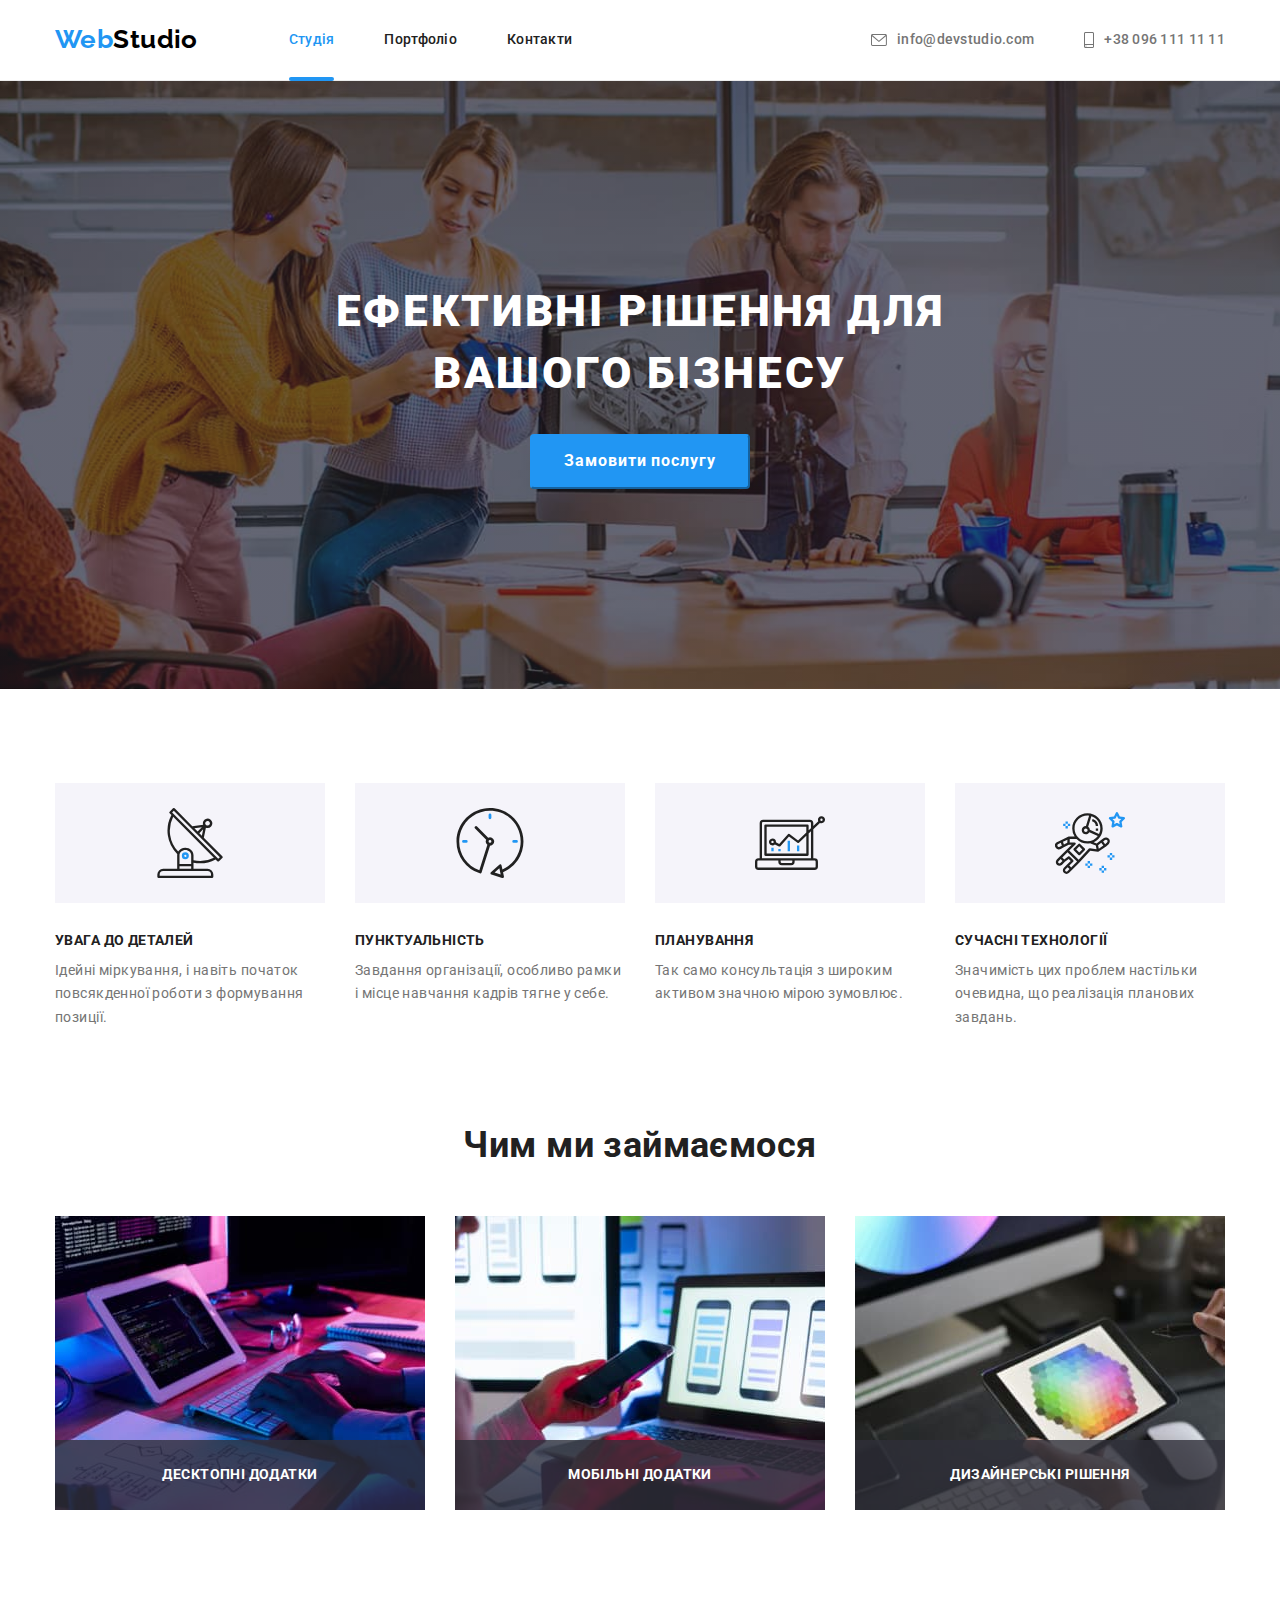
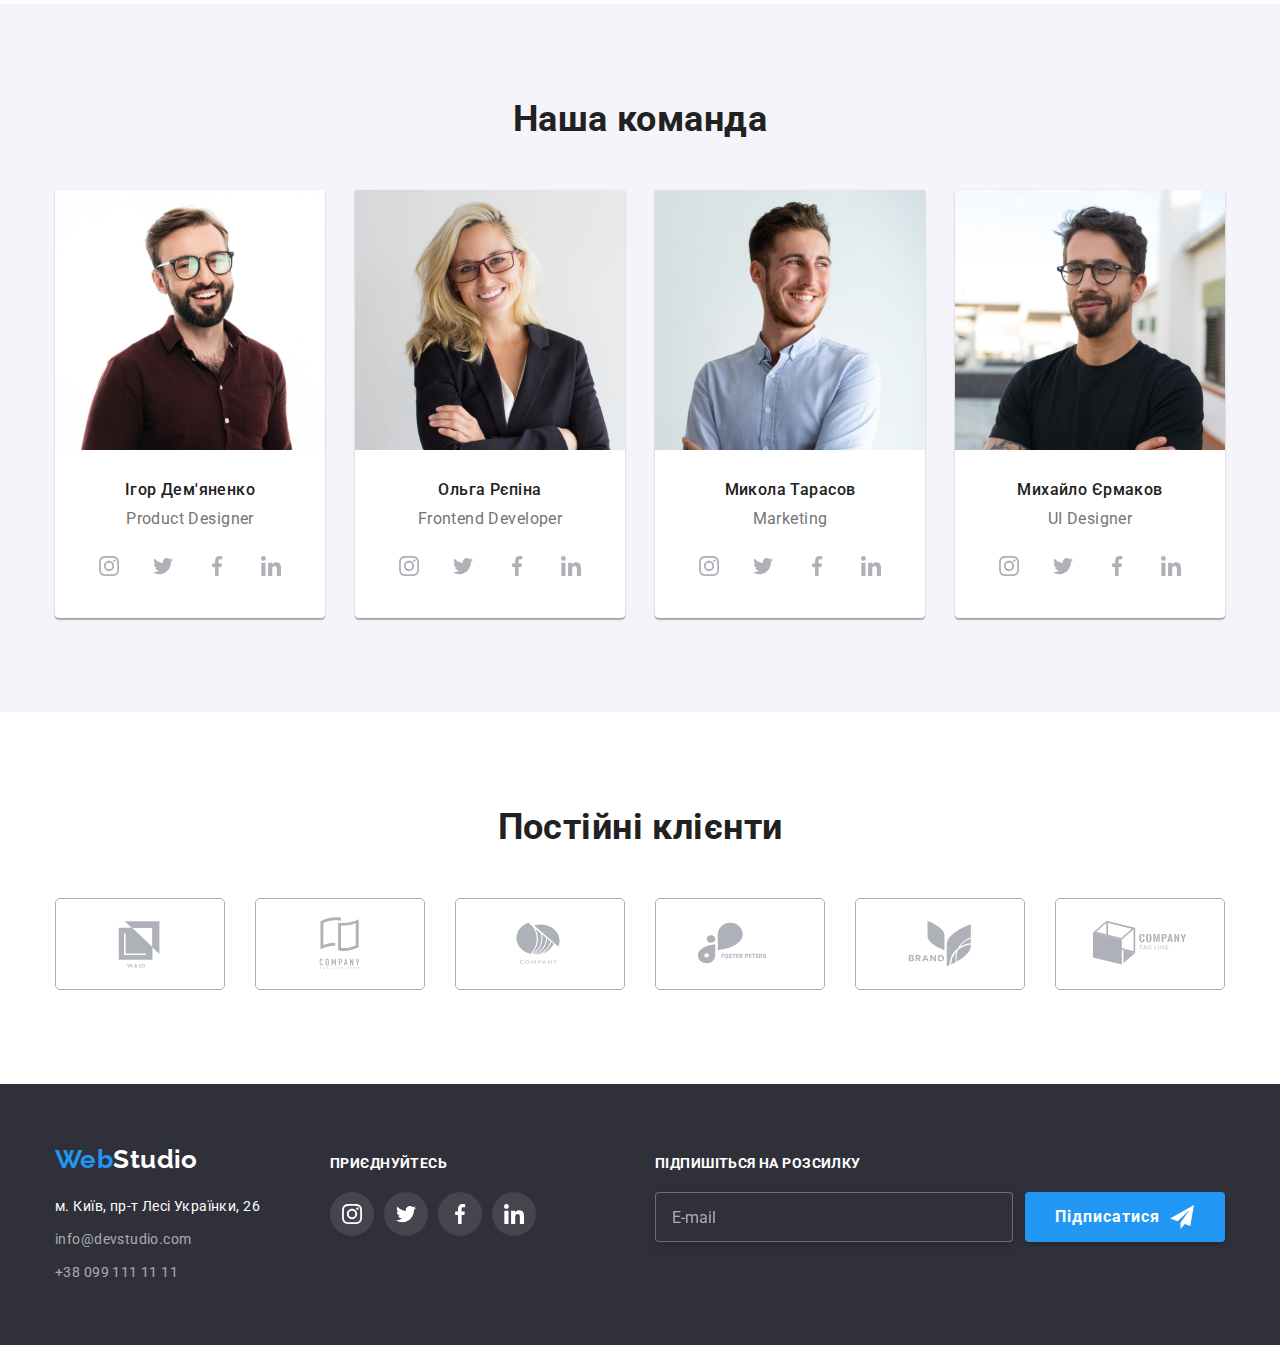
==== index.html @ aafcb5ff "1" ====
<!DOCTYPE html>
<html lang="uk">
  <head>
    <meta charset="UTF-8" />
    <meta http-equiv="X-UA-Compatible" content="IE=edge" />
    <meta name="viewport" content="width=device-width, initial-scale=1.0" />
    <title>document</title>
    <link rel="preconnect" href="https://fonts.googleapis.com" />
    <link rel="preconnect" href="https://fonts.gstatic.com" crossorigin />
    <link
      href="https://fonts.googleapis.com/css2?family=Raleway:wght@700&family=Roboto:wght@400;500;700;900&display=swap"
      rel="stylesheet"
    />
    <link
      rel="stylesheet"
      href="https://cdnjs.cloudflare.com/ajax/libs/modern-normalize/1.1.0/modern-normalize.min.css"
    />
    <link rel="stylesheet" href="./css/styles.css" />
  </head>
  <body>
    <!-- Шапка сайту -->
    <header>
      <div class="container container__header">
        <nav class="navigation">
          <a href="index.html" class="logo"
            >Web<span class="logo logo--black">Studio</span>
          </a>
          <ul class="navigation__list">
            <li class="navigation__item"><a href="#" class="navigation__link navigation__link--current">Студія</a></li>
            <li class="navigation__item"><a href="./portfolio.html" class="navigation__link">Портфоліо</a></li>
            <li class="navigation__item"><a href="#" class="navigation__link">Контакти</a></li>
          </ul>
        </nav>
        <ul class="contacts">
          <li class="contacts__list">
            <a class="contacts__link" href="mailto:info@devstudio.com">
              <svg
                class="contacts__icon"
                aria-label="Іконка пошти"
                width="16px"
                height="12px"
              >
                <use href="./images/icons.svg#icon-envelope"></use>
              </svg>
              info@devstudio.com</a
            >
          </li>
          <li class="contacts__list">
            <a class="contacts__link" href="tel:+380961111111">
              <svg
                class="contacts__icon"
                aria-label="Іконка телефону"
                width="10px"
                height="16px"
              >
                <use href="./images/icons.svg#icon-smartphone"></use>
              </svg>
              +38 096 111 11 11</a
            >
          </li>
        </ul>
      </div>
    </header>
    <!-- Головний контент -->
    <main>
      <section class="main-content main-content__back-image">
        <div class="container">
          <h1 class="main-content__title">Ефективні рішення для вашого бізнесу</h1>
          <button class="main-content__button" type="button" data-modal-open>
            Замовити послугу
          </button>
        </div>
      </section>
      <section class="section">
        <div class="container">
          <h2 class="section__title visually-hidden">Наші переваги</h2>
          <ul class="list-features">
            <li class="list-features__item">
              <div class="list-features__icon">
                <svg aria-label="Іконка антени" width="70px" height="70px">
                  <use href="./images/icons.svg#icon-antenna-1"></use>
                </svg>
              </div>
              <h3 class="list-features__name">УВАГА ДО ДЕТАЛЕЙ</h3>
              <p class="list-features__description">
                Ідейні міркування, і навіть початок повсякденної роботи з
                формування позиції.
              </p>
            </li>
            <li class="list-features__item">
              <div class="list-features__icon">
                <svg aria-label="Іконка годинника" width="70px" height="70px">
                  <use href="./images/icons.svg#icon-clock-1"></use>
                </svg>
              </div>
              <h3 class="list-features__name">ПУНКТУАЛЬНІСТЬ</h3>
              <p class="list-features__description">
                Завдання організації, особливо рамки і місце навчання кадрів
                тягне у себе.
              </p>
            </li>
            <li class="list-features__item">
              <div class="list-features__icon">
                <svg aria-label="Іконка діаграми" width="70px" height="70px">
                  <use href="./images/icons.svg#icon-diagram-1"></use>
                </svg>
              </div>
              <h3 class="list-features__name">ПЛАНУВАННЯ</h3>
              <p class="list-features__description">
                Так само консультація з широким активом значною мірою зумовлює.
              </p>
            </li>
            <li class="list-features__item">
              <div class="list-features__icon">
                <svg aria-label="Іконка космонавта" width="70px" height="70px">
                  <use href="./images/icons.svg#icon-astronaut-1"></use>
                </svg>
              </div>
              <h3 class="list-features__name">СУЧАСНІ ТЕХНОЛОГІЇ</h3>
              <p class="list-features__description">
                Значимість цих проблем настільки очевидна, що реалізація
                планових завдань.
              </p>
            </li>
          </ul>
        </div>
      </section>
      <section class="section section--work">
        <div class="container">
          <h2 class="section__title section__title--position">Чим ми займаємося</h2>
          <ul class="work-list">
            <li class="work-list__item">
              <div class="work-list__thumb">
                <img
                  src="./images/box1.jpg"
                  alt="програміст працює на компьютері"
                  width="370"
                />
                <p class="work-list__text">ДЕСКТОПНІ ДОДАТКИ</p>
              </div>
            </li>
            <li class="work-list__item">
              <div class="work-list__thumb">
                <img
                  src="./images/box2.jpg"
                  alt="програміст працює на телефоні та ноутбуці"
                  width="370"
                />
                <p class="work-list__text">МОБІЛЬНІ ДОДАТКИ</p>
              </div>
            </li>
            <li class="work-list__item">
              <div class="work-list__thumb">
                <img
                  src="./images/box3.jpg"
                  alt="програміст працює на планшеті"
                  width="370"
                />
                <p class="work-list__text">ДИЗАЙНЕРСЬКІ РІШЕННЯ</p>
              </div>
            </li>
          </ul>
        </div>
      </section>
      <section class="section section-team--color">
        <div class="container">
          <h2 class="section__title section__title--position">Наша команда</h2>
          <ul class="list-team">
            <li class="list-team__item">
              <img
                src="./images/member1.jpg"
                alt="Фото Ігоря Демьяненко"
                width="270"
              />
              <div class="list-team__description">
                <h3 class="list-team__name">Ігор Дем'яненко</h3>
                <p class="list-team__text">Product Designer</p>

                <ul class="social-list">
                  <li class="social-list__item">
                    <a href="" class="social-list__link">
                      <svg
                        class="icon-insta"
                        aria-label="Іконка інстаграмм"
                        width="20px"
                        height="20px"
                      >
                        <use href="./images/icons.svg#icon-instagram-2"></use>
                      </svg>
                    </a>
                  </li>
                  <li class="social-list__item">
                    <a href="" class="social-list__link">
                      <svg
                        class="icon-twitt"
                        aria-label="Іконка твіттер"
                        width="20px"
                        height="20px"
                      >
                        <use href="./images/icons.svg#icon-twitter"></use>
                      </svg>
                    </a>
                  </li>
                  <li class="social-list__item">
                    <a href="" class="social-list__link">
                      <svg
                        class="icon-face"
                        aria-label="Іконка фейсбук"
                        width="20px"
                        height="20px"
                      >
                        <use href="./images/icons.svg#icon-facebook-1"></use>
                      </svg>
                    </a>
                  </li>
                  <li class="social-list__item">
                    <a href="" class="social-list__link">
                      <svg
                        class="icon-linked"
                        aria-label="Іконка лінкед-ін"
                        width="20px"
                        height="20px"
                      >
                        <use href="./images/icons.svg#icon-linkedin-1"></use>
                      </svg>
                    </a>
                  </li>
                </ul>
              </div>
            </li>
            <li class="list-team__item">
              <img
                src="./images/member2.jpg"
                alt="Фото Ірини Рєпіної"
                width="270"
              />
              <div class="list-team__description">
                <h3 class="list-team__name">Ольга Рєпіна</h3>
                <p class="list-team__text">Frontend Developer</p>

                <ul class="social-list">
                  <li class="social-list__item">
                    <a href="" class="social-list__link">
                      <svg
                        class="icon-insta"
                        aria-label="Іконка інстаграмм"
                        width="20px"
                        height="20px"
                      >
                        <use href="./images/icons.svg#icon-instagram-2"></use>
                      </svg>
                    </a>
                  </li>
                  <li class="social-list__item">
                    <a href="" class="social-list__link">
                      <svg
                        class="icon-twitt"
                        aria-label="Іконка твіттер"
                        width="20px"
                        height="20px"
                      >
                        <use href="./images/icons.svg#icon-twitter"></use>
                      </svg>
                    </a>
                  </li>
                  <li class="social-list__item">
                    <a href="" class="social-list__link">
                      <svg
                        class="icon-face"
                        aria-label="Іконка фейсбук"
                        width="20px"
                        height="20px"
                      >
                        <use href="./images/icons.svg#icon-facebook-1"></use>
                      </svg>
                    </a>
                  </li>
                  <li class="social-list__item">
                    <a href="" class="social-list__link">
                      <svg
                        class="icon-linked"
                        aria-label="Іконка лінкед-ін"
                        width="20px"
                        height="20px"
                      >
                        <use href="./images/icons.svg#icon-linkedin-1"></use>
                      </svg>
                    </a>
                  </li>
                </ul>
              </div>
            </li>
            <li class="list-team__item">
              <img
                src="./images/member3.jpg"
                alt="Фото Миколи Тарасова"
                width="270"
              />
              <div class="list-team__description">
                <h3 class="list-team__name">Микола Тарасов</h3>
                <p class="list-team__text">Marketing</p>

                <ul class="social-list">
                  <li class="social-list__item">
                    <a href="" class="social-list__link">
                      <svg
                        class="icon-insta"
                        aria-label="Іконка інстаграмм"
                        width="20px"
                        height="20px"
                      >
                        <use href="./images/icons.svg#icon-instagram-2"></use>
                      </svg>
                    </a>
                  </li>
                  <li class="social-list__item">
                    <a href="" class="social-list__link">
                      <svg
                        class="icon-twitt"
                        aria-label="Іконка твіттер"
                        width="20px"
                        height="20px"
                      >
                        <use href="./images/icons.svg#icon-twitter"></use>
                      </svg>
                    </a>
                  </li>
                  <li class="social-list__item">
                    <a href="" class="social-list__link">
                      <svg
                        class="icon-face"
                        aria-label="Іконка фейсбук"
                        width="20px"
                        height="20px"
                      >
                        <use href="./images/icons.svg#icon-facebook-1"></use>
                      </svg>
                    </a>
                  </li>
                  <li class="social-list__item">
                    <a href="" class="social-list__link">
                      <svg
                        class="icon-linked"
                        aria-label="Іконка лінкед-ін"
                        width="20px"
                        height="20px"
                      >
                        <use href="./images/icons.svg#icon-linkedin-1"></use>
                      </svg>
                    </a>
                  </li>
                </ul>
              </div>
            </li>
            <li class="list-team__item">
              <img
                src="./images/member4.jpg"
                alt="Фото Михайла Єрмакова"
                width="270"
              />
              <div class="list-team__description">
                <h3 class="list-team__name">Михайло Єрмаков</h3>
                <p class="list-team__text">UI Designer</p>

                <ul class="social-list">
                  <li class="social-list__item">
                    <a href="" class="social-list__link">
                      <svg
                        class="icon-insta"
                        aria-label="Іконка інстаграмм"
                        width="20px"
                        height="20px"
                      >
                        <use href="./images/icons.svg#icon-instagram-2"></use>
                      </svg>
                    </a>
                  </li>
                  <li class="social-list__item">
                    <a href="" class="social-list__link">
                      <svg
                        class="icon-twitt"
                        aria-label="Іконка твіттер"
                        width="20px"
                        height="20px"
                      >
                        <use href="./images/icons.svg#icon-twitter"></use>
                      </svg>
                    </a>
                  </li>
                  <li class="social-list__item">
                    <a href="" class="social-list__link">
                      <svg
                        class="icon-face"
                        aria-label="Іконка фейсбук"
                        width="20px"
                        height="20px"
                      >
                        <use href="./images/icons.svg#icon-facebook-1"></use>
                      </svg>
                    </a>
                  </li>
                  <li class="social-list__item">
                    <a href="" class="social-list__link">
                      <svg
                        class="icon-linked"
                        aria-label="Іконка лінкед-ін"
                        width="20px"
                        height="20px"
                      >
                        <use href="./images/icons.svg#icon-linkedin-1"></use>
                      </svg>
                    </a>
                  </li>
                </ul>
              </div>
            </li>
          </ul>
        </div>
      </section>
      <section class="section">
        <div class="container">
          <h2 class="section__title section__title--position">Постійні клієнти</h2>
          <ul class="list-clients">
            <li class="list-clients__item">
              <a class="list-clients__link" href="">
                <svg width="106px" height="60px">
                  <use href="./images/icons.svg#icon-logo1"></use>
                </svg>
              </a>
            </li>
            <li class="list-clients__item">
              <a class="list-clients__link" href="">
                <svg width="106px" height="60px">
                  <use href="./images/icons.svg#icon-logo2"></use>
                </svg>
              </a>
            </li>
            <li class="list-clients__item">
              <a class="list-clients__link" href="">
                <svg width="106px" height="60px">
                  <use href="./images/icons.svg#icon-logo3"></use>
                </svg>
              </a>
            </li>
            <li class="list-clients__item">
              <a class="list-clients__link" href="">
                <svg width="106px" height="60px">
                  <use href="./images/icons.svg#icon-logo4"></use>
                </svg>
              </a>
            </li>
            <li class="list-clients__item">
              <a class="list-clients__link" href="">
                <svg width="106px" height="60px">
                  <use href="./images/icons.svg#icon-logo5"></use>
                </svg>
              </a>
            </li>
            <li class="list-clients__item">
              <a class="list-clients__link" href="">
                <svg width="106px" height="60px">
                  <use href="./images/icons.svg#icon-logo6"></use>
                </svg>
              </a>
            </li>
          </ul>
        </div>
      </section>
    </main>
    <!-- Підвал -->
    <footer class="footer">
      <div class="container container--position">
        <div>
          <a href="index.html" class="logo logo--position"
            >Web<span class="logo logo--white">Studio</span>
          </a>
          <address class="footer-contacts">
            <ul class="footer-contacts__list">
              <li class="footer-contacts__item">
                <a
                  href="https://goo.gl/maps/CPtrU1FHBa2aNyZL9"
                  target="_blank"
                  rel="noopener noreferrer nofollow"
                  class="footer-contacts__link"
                  >м. Київ, пр-т Лесі Українки, 26</a
                >
              </li>
              <li class="footer-contacts__item">
                <a class="footer-contacts__link footer-contacts__link--color" href="mailto:info@devstudio.com">
                  info@devstudio.com</a
                >
              </li>
              <li class="footer-contacts__item">
                <a class="footer-contacts__link footer-contacts__link--color" href="tel:+380991111111">+38 099 111 11 11</a>
              </li>
            </ul>
          </address>
        </div>
        <div class="social-footer">
          <p class="social-footer__text">ПРИЄДНУЙТЕСЬ</p>
          <ul class="social-footer__list">
            <li class="social-footer__item">
              <a href="" class="social-footer__link">
                <svg
                  class="icon-insta"
                  aria-label="Іконка інстаграмм"
                  width="20px"
                  height="20px"
                >
                  <use href="./images/icons.svg#icon-instagram-2"></use>
                </svg>
              </a>
            </li>
            <li class="social-footer__item">
              <a href="" class="social-footer__link">
                <svg
                  class="icon-twitt"
                  aria-label="Іконка твіттер"
                  width="20px"
                  height="20px"
                >
                  <use href="./images/icons.svg#icon-twitter"></use>
                </svg>
              </a>
            </li>
            <li class="social-footer__item">
              <a href="" class="social-footer__link">
                <svg
                  class="icon-face"
                  aria-label="Іконка фейсбук"
                  width="20px"
                  height="20px"
                >
                  <use href="./images/icons.svg#icon-facebook-1"></use>
                </svg>
              </a>
            </li>
            <li class="social-footer__item">
              <a href="" class="social-footer__link">
                <svg
                  class="icon-linked"
                  aria-label="Іконка лінкед-ін"
                  width="20px"
                  height="20px"
                >
                  <use href="./images/icons.svg#icon-linkedin-1"></use>
                </svg>
              </a>
            </li>
          </ul>
        </div>
        <div class="form-container">
          <p class="footer-form__name">ПІДПИШІТЬСЯ НА РОЗСИЛКУ</p>
          <form class="footer-form" name="form-footer" autocomplete="on">
            <label for="user-email">
              <input
                type="email"
                name="user-email"
                placeholder="E-mail"
                id="user-email"
                class="footer-form__input"
                required
            /></label>
            <button type="submit" class="form-button">
              Підписатися
              <svg class="form-button__icon">
                <use href="./images/icons.svg#icon-send"></use>
              </svg>
            </button>
          </form>
        </div>
      </div>
    </footer>
    <div class="backdrop is-hidden" data-modal>
      <div class="modal-window">
        <button class="modal-window__button" type="button" data-modal-close>
          <svg
            class="modal-window__icon"
            aria-label="Кнопка закриття"
            width="18px"
            height="18px"
          >
            <use href="./images/icons.svg#icon-close-black"></use>
          </svg>
        </button>
        <p class="modal-window__name">Залиште свої дані, ми вам передзвонимо</p>
        <form name="modal-form" autocomplete="on">
          <label class="field-label">
            <span class="field-label__description">Ім'я</span>
            <span class="form-container">
              <input class="form-container__input" type="text" name="user-name" required />
              <svg
                class="form-container__icon"
                aria-label="Іконка чоловіка"
                width="18px"
                height="18px"
              >
                <use href="./images/icons.svg#icon-person-black"></use>
              </svg>
            </span>
          </label>

          <label class="field-label">
            <span class="field-label__description">Телефон</span>
            <span class="form-container">
              <input class="form-container__input" type="tel" name="user-tel" required />
              <svg
                class="form-container__icon"
                aria-label="Іконка чоловіка"
                width="18px"
                height="18px"
              >
                <use href="./images/icons.svg#icon-phone-black"></use>
              </svg>
            </span>
          </label>

          <label class="field-label">
            <span class="field-label__description">Пошта</span>
            <span class="form-container">
              <input
                class="form-container__input"
                type="email"
                name="user-email"
                required
              />
              <svg
                class="form-container__icon"
                aria-label="Іконка чоловіка"
                width="18px"
                height="18px"
              >
                <use href="./images/icons.svg#icon-email-black"></use>
              </svg>
            </span>
          </label>

          <label class="feedback">
            <span class="field-label__description">Коментар</span>
            <textarea
              class="feedback__feild"
              name="feedback-user"
              placeholder="Введіть текст"
            ></textarea>
          </label>

          <label class="agreement-label">
            <input
              class="agreement-label__input visually-hidden"
              type="checkbox"
              name="user-agreement"
              value="agreement"
              required
            />
            Погоджуюся з розсилкою та приймаю &nbsp
            <a class="agreement-label__link" href="">Умови договору</a>
            <svg
              class="agreement-label__icon"
              aria-label="Іконка згоди"
              width="16px"
              height="15px"
            >
              <use
                class="icon-vector"
                href="./images/icons.svg#icon-vector"
              ></use>
            </svg>
          </label>
          <button class="form-modal-btn" type="submit">Відправити</button>
        </form>
      </div>
    </div>
    <script src="./JS/modal.js"></script>
  </body>
</html>
---- css/styles.css ----
:root {
  --main-back: #ffffff;
  --main-col: #212121;
  --main-section: #2f303a;
  --accent-col: #2196f3;
  --text-col: #757575;
  --studio-head: #000000;
  --main-button-ac: #188ce8;
  --team-back: #f5f4fa;
  --foot-back: #2f303a;
  --portfolio-back: #f5f5f5;
  --border-headre: #ececec;
  --border-list: #eeeeee;
  --logo-clients: #afb1b8;
  --backdrop: rgba(0, 0, 0, 0.2);
  --form-text-color: rgba(255, 255, 255, 0.6);
}

body {
  background-color: var(--main-back);
  color: var(--main-col);
  font-family: Roboto, Raleway, sans-serif;
  font-style: normal;
  font-weight: 700;
  font-size: 14px;
  line-height: 1.14;
  letter-spacing: 0.03em;
}
header {
  border-bottom: 1px solid var(--border-headre);
}
a {
  margin: 0;
  text-decoration: none;
}
ul,
li {
  list-style: none;
  padding-left: 0;
  margin: 0;
}
img {
  display: block;
  max-width: 100%;
  height: auto;
}
p {
  margin: 0;
  color: var(--text-col);
}
/* Components */

.container {
  width: 1200px;
  padding-left: 15px;
  padding-right: 15px;
  margin-left: auto;
  margin-right: auto;
}
.section {
  padding-top: 94px;
  padding-bottom: 94px;
}
.section__title {
  font-size: 36px;
  line-height: 1.17;
  text-align: center;
  margin: 0;
}
.section__title--position {
  margin-bottom: 50px;
}
/* Navigation */
.container__header,
.navigation {
  display: flex;
  align-items: center;
}
.logo {
  color: var(--accent-col);
  font-family: Raleway, sans-serif;
  font-weight: 700;
  font-size: 26px;
  line-height: 1.2;
}
.logo--black {
  color: var(--studio-head);
}
.navigation {
  display: flex;
}
.navigation__list {
  display: flex;
  margin-left: 91px;
}
.navigation__list .navigation__item:not(:last-child) {
  margin-right: 50px;
}

.navigation__link {
  display: block;
  padding-top: 32px;
  padding-bottom: 32px;
  color: var(--main-col);
  font-weight: 500;
  font-size: 14px;
  line-height: 1.14;
  letter-spacing: 0.02em;

  transition-property: color;
  transition-duration: 250ms;
  transition-timing-function: cubic-bezier(0.4, 0, 0.2, 1);
  
}
.navigation__link--current {
  position: relative;
  color: var(--accent-col);
}
.navigation__link--current::after {
  position: absolute;
  bottom: 0;
  left: 0;
  content: "";
  display: block;
  width: 100%;
  height: 4px;
  border-radius: 2px;
  background-color: var(--accent-col);
  transform: translateY(1px);
}
.navigation__link:hover,
.navigation__link:focus {
  color: var(--accent-col);
}

.contacts {
  display: flex;
  margin-left: auto;
}
.contacts .contacts__list:not(:last-child) {
  margin-right: 50px;
}
.contacts__link {
  display: flex;
  padding-top: 32px;
  padding-bottom: 32px;
  font-weight: 500;
  font-size: 14px;
  line-height: 1.14;
  letter-spacing: 0.02em;
  align-items: center;
  color: var(--text-col);

  transition-property: color;
  transition-duration: 250ms;
  transition-timing-function: cubic-bezier(0.4, 0, 0.2, 1);
  /* transition: color 250ms cubic-bezier(0.4, 0, 0.2, 1) 250ms; */
}
.contacts__link:hover,
.contacts__link:focus {
  color: var(--accent-col);
}

.contacts__icon {
  display: inline-flex;
  margin-right: 10px;
  fill: currentColor;

  transition-property: fill;
  transition-duration: 250ms;
  transition-timing-function: cubic-bezier(0.4, 0, 0.2, 1);
}

.contacts__icon:hover,
.contacts__icon:hover {
  fill: var(--accent-col);
}

/* Main */
.main-content {
  text-align: center;
  background-color: var(--main-section);
  color: var(--main-back);
  padding-top: 200px;
  padding-bottom: 200px;
}
.main-content__back-image {
  margin-left: auto;
  margin-right: auto;
  max-width: 1600px;
  background-image: linear-gradient(
      to right,
      rgba(47, 48, 58, 0.4),
      rgba(47, 48, 58, 0.4)
    ),
    url(../images/main.jpg);
  background-repeat: no-repeat;
  background-size: cover;
  background-position: center;
}

.main-content__title {
  width: 696px;
  font-weight: 900;
  font-size: 44px;
  line-height: 1.4;
  letter-spacing: 0.06em;
  text-transform: uppercase;
  margin-top: 0;
  margin-left: auto;
  margin-right: auto;
  margin-bottom: 30px;
}
.main-content__button {
  display: inline-block;
  border-radius: 4px;
  min-width: 216px;
  padding: 10px 32px;
  border-color: var(--accent-col);
  background-color: var(--accent-col);
  font-family: inherit;
  font-weight: 700;
  font-size: 16px;
  line-height: 1.9;
  letter-spacing: 0.06em;
  cursor: pointer;
  color: var(--main-back);

  transition: background-color 250ms cubic-bezier(0.4, 0, 0.2, 1),
    box-shadow 250ms cubic-bezier(0.4, 0, 0.2, 1);
}
.main-content__button:hover,
.main-content__button:focus {
  background: var(--main-button-ac);
  box-shadow: 0px 4px 4px rgba(0, 0, 0, 0.15);
}
/* Особливості */

.visually-hidden {
  position: absolute;
  white-space: nowrap;
  width: 1px;
  height: 1px;
  overflow: hidden;
  border: 0;
  padding: 0;
  clip: rect(0 0 0 0);
  clip-path: inset(50%);
  margin: -1px;
}
.list-features {
  display: flex;
  gap: 30px;
}

.list-features__item {
  flex-basis: calc((100% - 30px) / 4);
}
.list-features__name {
  font-size: 14px;
  line-height: 1.14;
  text-transform: uppercase;
  margin-top: 0;
  margin-bottom: 10px;
}
.list-features__description {
  font-weight: 400;
  font-size: 14px;
  line-height: 1.7;
}
.list-features__icon {
  display: flex;
  width: 270px;
  height: 120px;
  justify-content: center;
  align-items: center;
  margin-bottom: 30px;
  background-color: var(--team-back);
}
/* Робота */
.section--work {
  padding-top: 0;
}

.work-list {
  display: flex;
}
.work-list__item:not(:last-child) {
  margin-right: 30px;
}
.work-list__thumb {
  position: relative;
}
.work-list__text {
  position: absolute;
  bottom: 0;
  left: 0;
  display: flex;
  justify-content: center;
  align-items: center;
  width: 100%;
  height: 70px;
  color: var(--main-back);
  background-color: rgba(47, 48, 58, 0.8);
}
/* Команда */
.section-team--color {
  background-color: var(--team-back); 
}

.list-team {
  display: flex;
  text-align: center;
}
.list-team__item {
  background-color: var(--main-back);
  border-bottom: var(--text-col);
  box-shadow: 0px 1px 3px rgba(0, 0, 0, 0.12), 0px 1px 1px rgba(0, 0, 0, 0.14),
    0px 2px 1px rgba(0, 0, 0, 0.2);
  border-radius: 0px 0px 4px 4px;
}
.list-team__item:not(:last-child) {
  margin-right: 30px;
}
.list-team__description {
  padding-top: 30px;
  padding-bottom: 30px;
}
.list-team__name {
  font-weight: 500;
  font-size: 16px;
  line-height: 1.19;
  margin-top: 0;
  margin-bottom: 10px;
}
.list-team__text {
  font-weight: 400;
  font-size: 16px;
  line-height: 1.19;
  margin-bottom: 16px;
}

.social-list {
  display: flex;
  column-gap: 10px;
  justify-content: center;
}
.social-list__item {
  display: flex;
  width: 44px;
  height: 44px;
  align-items: center;
}

.social-list__link {
  display: flex;
  width: 100%;
  height: 100%;
  align-items: center;
  justify-content: center;
  fill: var(--logo-clients);

  transition-property: fill, background-color, border-radius;
  transition-duration: 250ms;
  transition-timing-function: cubic-bezier(0.4, 0, 0.2, 1);
}
.social-list__link:hover,
.social-list__link:focus {
  fill: var(--main-back);
  border-radius: 50%;
  background-color: var(--accent-col);
}

/* Clients */

.list-clients {
  display: flex;
  margin-left: auto;
  margin-right: auto;
}
.list-clients__item {
  width: 170px;
  height: 92px;
}

.list-clients__item:not(:last-child) {
  margin-right: 30px;
}
.list-clients__link {
  display: flex;
  width: 100%;
  height: 100%;
  align-items: center;
  justify-content: center;
  border: 1px solid #afb1b8;
  border-radius: 5px;
  fill: var(--logo-clients);

  transition-property: fill, border-color;
  transition-duration: 250ms;
  transition-timing-function: cubic-bezier(0.4, 0, 0.2, 1);
}
.list-clients__link:hover,
.list-clients__link:focus {
  border-color: var(--accent-col);
  fill: var(--accent-col);
}

/* Footer */
.footer {
  padding-top: 60px;
  padding-bottom: 60px;
  background-color: var(--foot-back);
}
.container--position {
  display: flex;
  align-items: baseline;
  column-gap: 70px;
}
.logo--position,
.logo--white {
  display: flex;
  height: 31px;
  margin-bottom: 20px;
}
.logo--white {
  color: var(--main-back);
}
.footer-contacts__item:not(:last-child) {
  margin-bottom: 9px;
}

.footer-contacts__link {
  font-style: normal;
  font-weight: 400;
  font-size: 14px;
  line-height: 1.7;
  color: var(--main-back);
  transition: color 250ms cubic-bezier(0.4, 0, 0.2, 1);
}
.footer-contacts__link--color {
  color: rgba(255, 255, 255, 0.6);
}
.footer-contacts__link:hover {
  color: var(--accent-col);
}

.social-footer__text {
  margin-top: 0;
  font-weight: 700;
  margin-bottom: 20px;
  color: var(--main-back);
}
.social-footer__list {
  display: flex;
  column-gap: 10px;
}
.social-footer__item {
  display: flex;
  width: 44px;
  height: 44px;
  align-items: center;
}
.social-footer__link {
  display: flex;
  width: 100%;
  height: 100%;
  align-items: center;
  justify-content: center;
  background-color: rgba(255, 255, 255, 0.1);
  border-radius: 50%;
  fill: var(--main-back);

  transition-property: background-color;
  transition-duration: 250ms;
  transition-timing-function: cubic-bezier(0.4, 0, 0.2, 1);
}
.social-footer__link:hover,
.social-footer__link:focus {
  background-color: var(--accent-col);
}
/* Form */
.form-container {
  margin-left: auto;
}
.footer-form__name {
  margin-top: 0;
  font-weight: 700;
  margin-bottom: 20px;
  color: var(--main-back);
}
.footer-form {
  display: flex;
  align-items: center;
}
.footer-form__input {
  width: 358px;
  height: 50px;
  padding-left: 16px;
  font-size: 16px;
  line-height: 1.2;
  border: 1px solid rgba(255, 255, 255, 0.3); 
  filter: drop-shadow(0px 4px 4px rgba(0, 0, 0, 0.15));
  border-radius: 4px; 
  background-color: var(--foot-back);
  color: var(--main-back);
}
.footer-form__input::placeholder {
  color: var(--form-text-color);
}
.form-button {
  display: inline-flex;
  width: 200px;
  height: 50px;
  margin-left: 12px;
  padding: 10px 28px;
  align-items: center;
  font-weight: 700;
  font-size: 16px;
  line-height: 1.9;
  letter-spacing: 0.06em;
  color: var(--main-back);
  background: #2196F3;
  box-shadow: 0px 4px 4px rgba(0, 0, 0, 0.15);
  border-radius: 4px;
  border-color: transparent; 
  cursor: pointer;

  transition: background-color 250ms cubic-bezier(0.4, 0, 0.2, 1),
    box-shadow 250ms cubic-bezier(0.4, 0, 0.2, 1);
}
.form-button:hover,
.form-button:focus {
  background: var(--main-button-ac);
  box-shadow: 0px 4px 4px rgba(0, 0, 0, 0.15); 
}
.form-button__icon {
  width: 24px;
  height: 24px;
  margin-left: 10px;
  fill: var(--main-back);
}
/* Backdrop */
.backdrop {
  position: fixed;
  top: 0;
  left: 0;
  width: 100%;
  height: 100%;
  background-color: var(--backdrop);

  transition-property: opacity, visibility, pointer-events;
  transition-duration: 250ms;
  transition-timing-function: cubic-bezier(0.4, 0, 0.2, 1);
}
.modal-window {
  position: absolute;
  width: 528px;
  top: 50%;
  left: 50%;
  padding: 40px;
  border-radius: 4px;
  background-color: var(--main-back);
  box-shadow: 0px 1px 3px rgba(0, 0, 0, 0.12), 0px 1px 1px rgba(0, 0, 0, 0.14),
    0px 2px 1px rgba(0, 0, 0, 0.2);

  transform: translate(-50%, -50%);
}
.modal-window__button {
  position: absolute;
  display: flex;
  align-items: center;
  justify-content: center;
  padding: 0;
  width: 30px;
  height: 30px;
  top: 8px;
  right: 8px;
  border: 1px solid rgba(0, 0, 0, 0.1);
  border-radius: 50%;
  background-color: transparent;
  cursor: pointer;
  transition: fill 250ms cubic-bezier(0.4, 0, 0.2, 1);
}
.modal-window__button:hover,
.modal-window__button:focus {
  fill: var(--accent-col);
}

.backdrop.is-hidden {
  opacity: 0;
  visibility: hidden;
  pointer-events: none;
}
/* Form */
.modal-window__name {
  font-size: 20px;
  line-height: 1.15;
  text-align: center;
  letter-spacing: 0.03em;
  margin-top: 0;
  margin-bottom: 12px;
  color: var(--main-col);
}
.field-label { 
  display: block;
  margin-bottom: 10px;
}
.field-label__description {
  display: block;
  font-weight: 400;
  font-size: 12px;
  line-height: 1.17;
  letter-spacing: 0.01em;
  margin-bottom: 4px;
  color: var(--text-col);
}
.form-container {
  display: block;
  position: relative;
}
.form-container__icon {
  position: absolute;
  top: 50%;
  left: 12px;
  transform: translateY(-50%);
  transition-property: fill;
  transition-duration: 250ms;
  transition-timing-function: cubic-bezier(0.4, 0, 0.2, 1);
}

.form-container__input {
  width: 100%;
  height: 40px;
  padding-left: 42px;
  border: 1px solid rgba(33, 33, 33, 0.2);
  border-radius: 4px;
  transition-property: border-color;
  transition-duration: 250ms;
  transition-timing-function: cubic-bezier(0.4, 0, 0.2, 1);
}
.form-container__input:focus {
  outline: none;
  border-color: var(--accent-col);
}
.form-container__input:focus + .form-container__icon {
  fill: var(--accent-col);
}
.feedback {
  display: block;
  margin-bottom: 20px;
}
.feedback__feild {
  width: 100%;
  height: 120px;
  padding: 12px 16px;
  resize: none;
  border: 1px solid rgba(33, 33, 33, 0.2);
  border-radius: 4px;
  transition: border-color 250ms cubic-bezier(0.4, 0, 0.2, 1);
}
.feedback__feild::placeholder {
  color: rgba(117, 117, 117, 0.5);
}
.feedback__feild:focus {
  outline: none;
  border-color: var(--accent-col);
}

.agreement-label {
  position: relative;
  display: flex;
  width: 425px;
  justify-content: center;
  align-items: center;
  margin-left: auto;
  margin-right: auto;
  margin-bottom: 30px;
  padding-left: 8px;
  font-weight: 400;
  line-height: 1.7;
  color: var(--text-col);
}

.agreement-label__link {
  text-decoration: underline;
  color: var(--accent-col);
}
.agreement-label__icon {
  position: absolute;
  left: 0;
  top: 50%;
  border: 2px solid var(--main-col); 
  border-radius: 4px;
  transform: translateY(-50%);
}
.icon-vector {
  display: none;
  fill: var(--main-back);
}

.agreement-label__input:checked ~ .agreement-label__icon {
  background-color: var(--accent-col);
  border-color: transparent;
  transition: background-color 250ms cubic-bezier(0.4, 0, 0.2, 1);
}
.agreement-label__input:checked ~ .agreement-label__icon > .icon-vector {
  display: block;
}
.agreement-label__input:focus ~ .agreement-label__icon {
  box-shadow: 0 0 0 2px var(--accent-col);
  border-color: var(--accent-col);
}
.form-modal-btn {
  display: block;
  margin-left: auto;
  margin-right: auto;
  font-weight: 700;
  font-size: 16px;
  line-height: 1.9;
  letter-spacing: 0.06em;
  width: 200px;
  padding: 10px 52px;
  color: var(--main-back);
  background-color: var(--accent-col);
  border-radius: 4px;
  border-color: transparent;
  cursor: pointer;
  transition-property: background-color, box-shadow;
  transition-duration: 250ms;
  transition-timing-function: cubic-bezier(0.4, 0, 0.2, 1);
}
.form-modal-btn:hover,
.form-modal-btn:focus {
  background-color: var(--main-button-ac);
  box-shadow: 0px 4px 4px rgba(0, 0, 0, 0.15);
}
/* Portfolio */
.portfolio {
  color: var(--accent-col);
}

/* Main */
.section-main {
  background-color: var(--main-back);
  padding-top: 94px;
  padding-bottom: 94px;
}
.button-nav {
  display: flex;
  justify-content: center;
  margin: 0;
  margin-bottom: 50px;
}
.button-nav__list:not(:last-child) {
  margin-right: 8px;
}
.button-nav__item {
  padding: 6px 22px;
  border-radius: 4px;
  border-color: transparent;
  background-color: var(--team-back);
  font-family: inherit;
  font-weight: 500;
  font-size: 16px;
  line-height: 1.6;
  letter-spacing: 0.03em;
  cursor: pointer;

  transition-property: background-color, color, box-shadow;
  transition-duration: 250ms;
  transition-timing-function: cubic-bezier(0.4, 0, 0.2, 1);
}
.button-nav__item:hover,
.button-nav__item:focus {
  background-color: var(--accent-col);
  color: var(--main-back);
  box-shadow: 0px 3px 1px rgba(0, 0, 0, 0.1), 0px 1px 2px rgba(0, 0, 0, 0.08),
    0px 2px 2px rgba(0, 0, 0, 0.12);
}
.cards {
  display: flex;
  flex-wrap: wrap;
  gap: 30px;
}
.cards__item {
  flex-basis: calc((100% - 60px) / 3);
}
.cards__link {
  display: block;
  transition: box-shadow 250ms cubic-bezier(0.4, 0, 0.2, 1);
}
.cards__link:hover,
.cards__link:focus {
  box-shadow: 0px 1px 1px rgba(0, 0, 0, 0.12), 0px 4px 4px rgba(0, 0, 0, 0.06),
    1px 4px 6px rgba(0, 0, 0, 0.16);
}
.cards__description {
  padding: 20px 24px;
  border-bottom: 1px solid var(--border-list);
  border-left: 1px solid var(--border-list);
  border-right: 1px solid var(--border-list);
}
.cards__name {
  font-size: 18px;
  line-height: 2;
  letter-spacing: 0.06em;
  margin-top: 0;
  margin-bottom: 4px;
  color: var(--main-col);
}
.cards__text {
  font-weight: 400;
  font-size: 16px;
  line-height: 1.9;
}
.overlay {
  position: relative;
  overflow: hidden;
}
.overlay__text {
  position: absolute;
  width: 100%;
  height: 100%;
  top: 0;
  left: 0;
  padding: 63px 24px;
  overflow: hidden;
  font-weight: 400;
  font-size: 18px;
  line-height: 1.5;
  color: var(--main-back);
  background-color: rgba(33, 150, 243, 0.9);
  transform: translateY(101%);

  transition-property: transform;
  transition-duration: 250ms;
  transition-timing-function: cubic-bezier(0.4, 0, 0.2, 1);
}
.cards__link:hover .overlay__text,
.cards__link:focus .overlay__text {
  transform: translateY(0%);
}
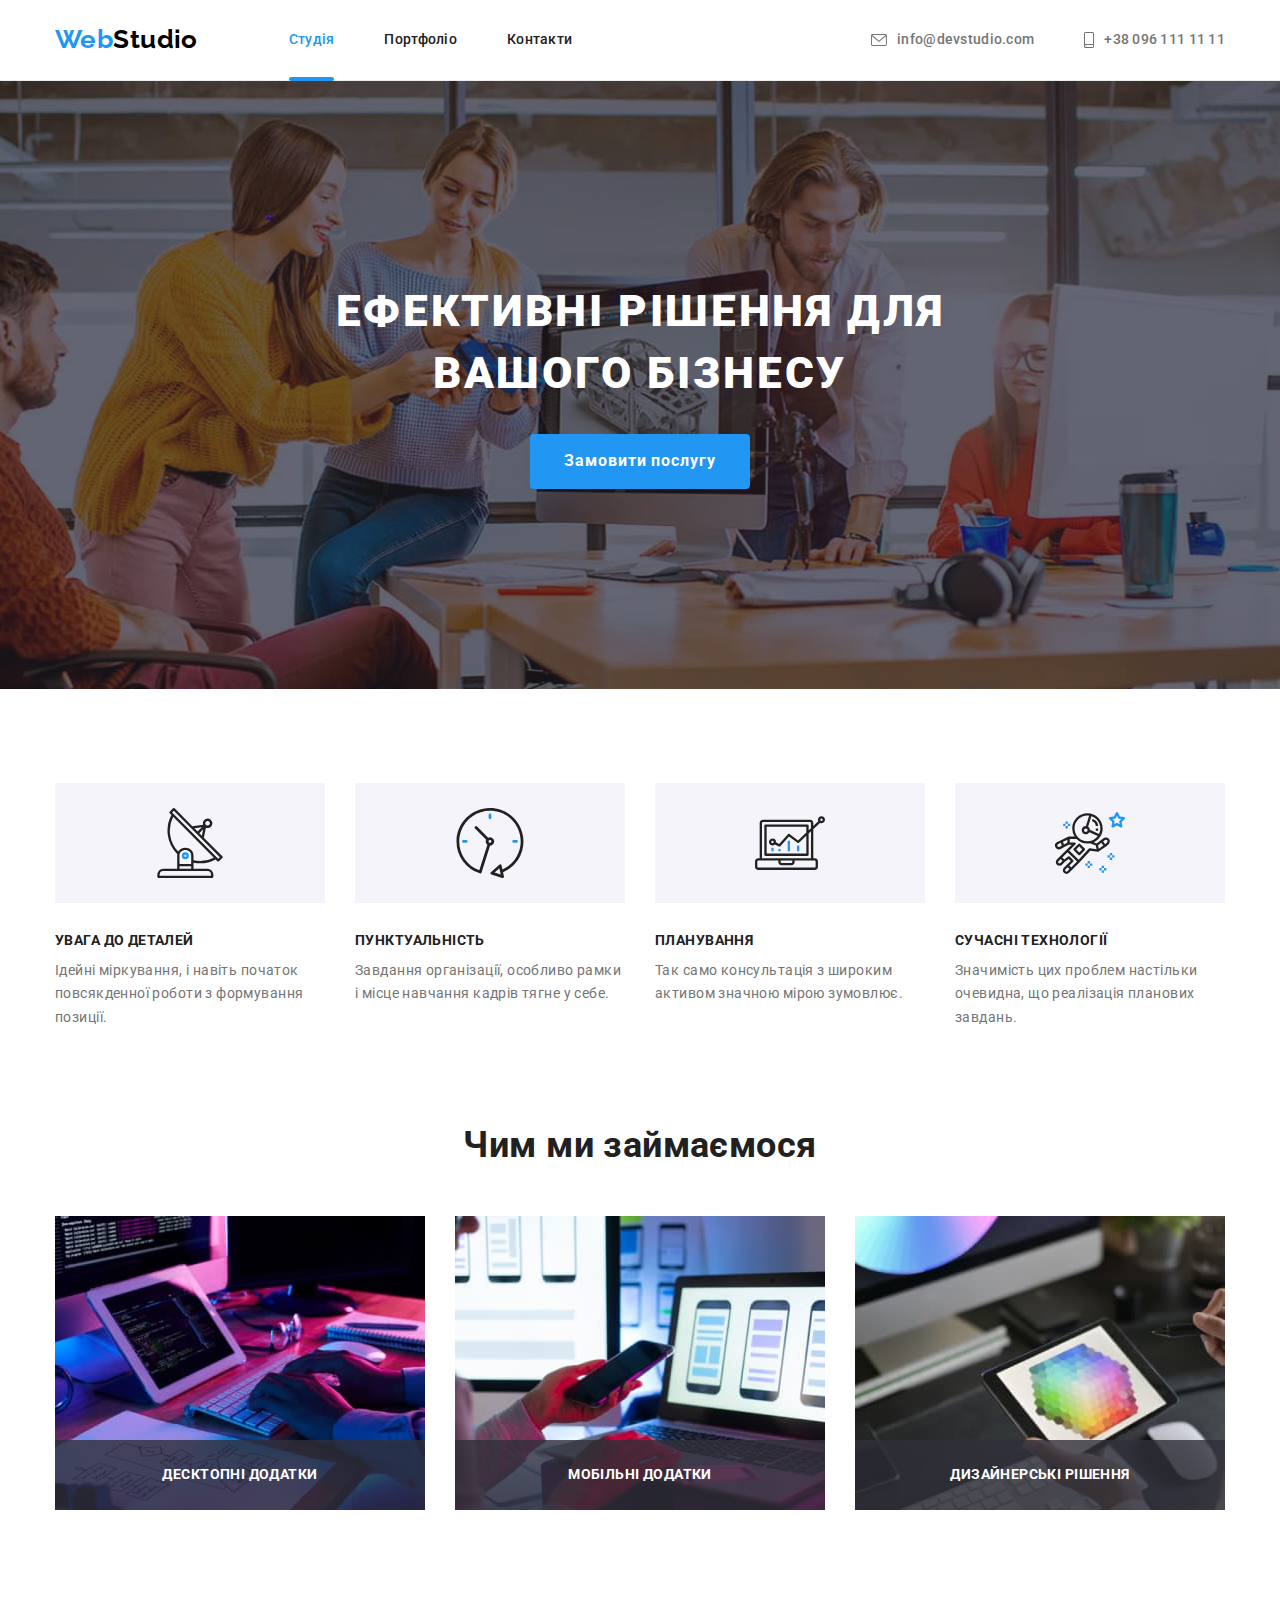
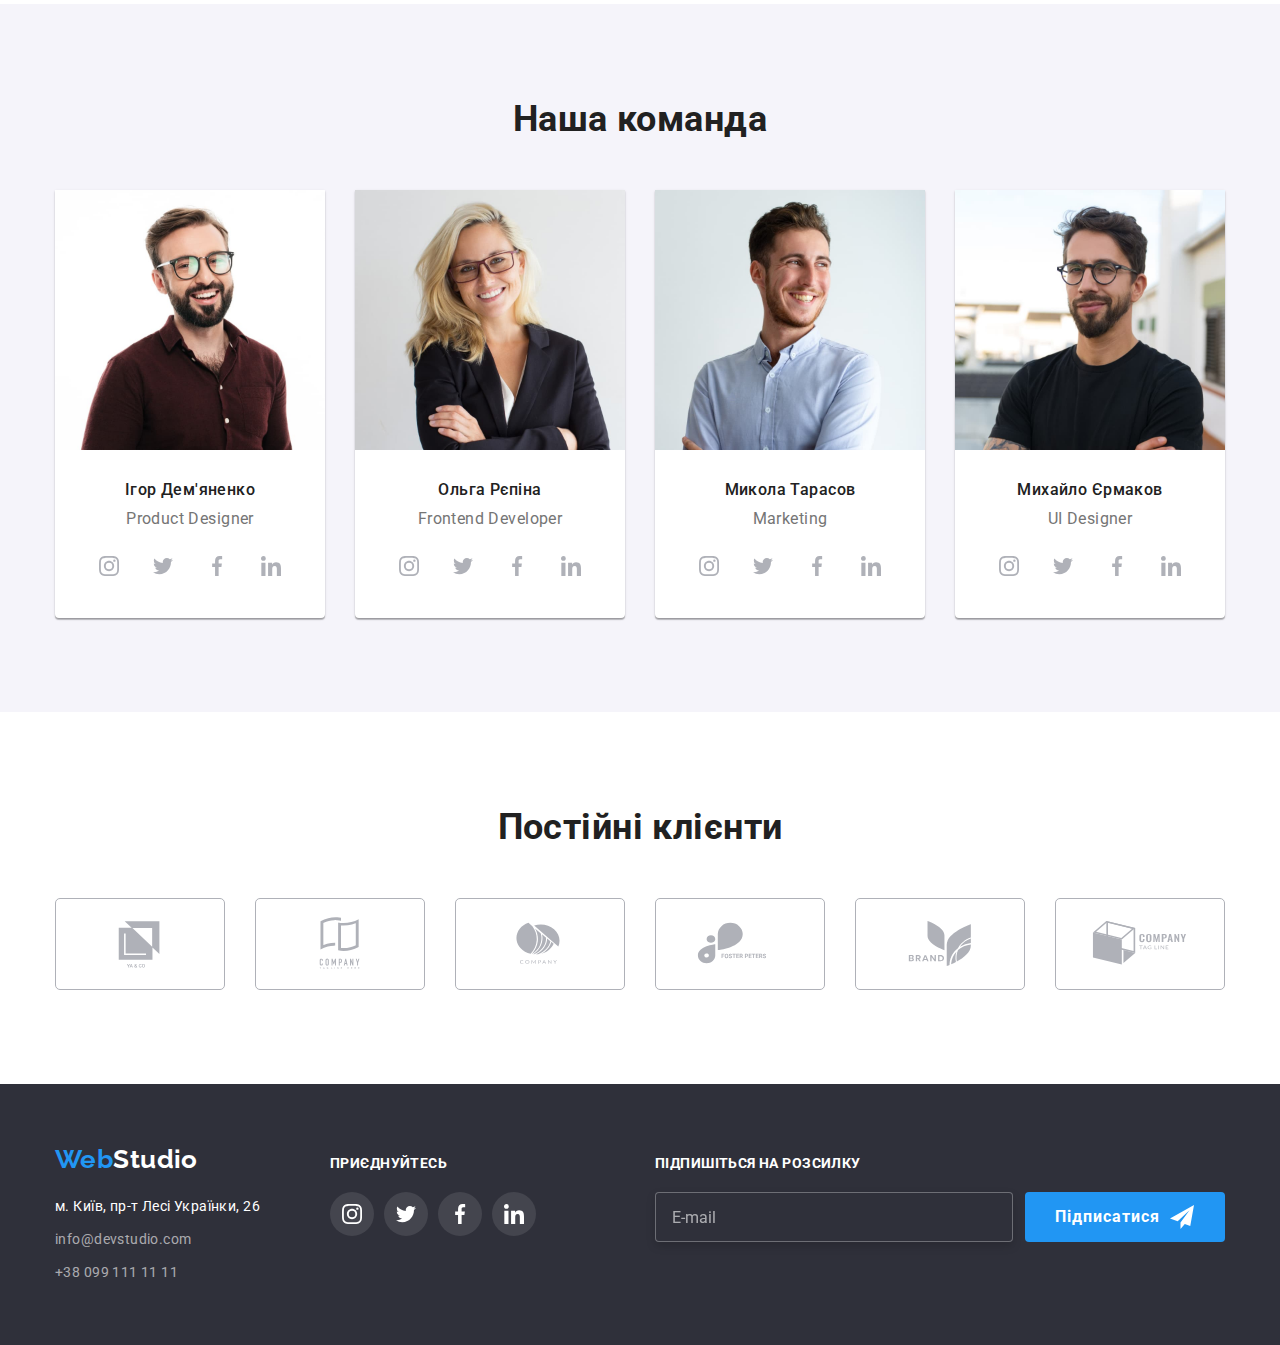
==== commit fad24114: "SASS" ====
--- a/index.html
+++ b/index.html
@@ -15,6 +15,7 @@
       rel="stylesheet"
       href="https://cdnjs.cloudflare.com/ajax/libs/modern-normalize/1.1.0/modern-normalize.min.css"
     />
+    <link rel="stylesheet" href="./css/main.min.css" />
     <link rel="stylesheet" href="./css/styles.css" />
   </head>
   <body>
@@ -66,7 +67,7 @@
       <section class="main-content main-content__back-image">
         <div class="container">
           <h1 class="main-content__title">Ефективні рішення для вашого бізнесу</h1>
-          <button class="main-content__button" type="button" data-modal-open>
+          <button class="button main-content__button" type="button" data-modal-open>
             Замовити послугу
           </button>
         </div>
@@ -549,7 +550,7 @@
             </li>
           </ul>
         </div>
-        <div class="form-container">
+        <div class="footer-form-container">
           <p class="footer-form__name">ПІДПИШІТЬСЯ НА РОЗСИЛКУ</p>
           <form class="footer-form" name="form-footer" autocomplete="on">
             <label for="user-email">
@@ -561,7 +562,7 @@
                 class="footer-form__input"
                 required
             /></label>
-            <button type="submit" class="form-button">
+            <button type="submit" class="button form__button">
               Підписатися
               <svg class="form-button__icon">
                 <use href="./images/icons.svg#icon-send"></use>
@@ -666,7 +667,7 @@
               ></use>
             </svg>
           </label>
-          <button class="form-modal-btn" type="submit">Відправити</button>
+          <button class="button form-modal__button" type="submit">Відправити</button>
         </form>
       </div>
     </div>
--- a/css/main.min.css
+++ b/css/main.min.css
@@ -0,0 +1 @@
+:root{--main-back: #ffffff;--main-col: #212121;--main-section: #2f303a;--accent-col: #2196f3;--text-col: #757575;--studio-head: #000000;--main-button-ac: #188ce8;--team-back: #f5f4fa;--foot-back: #2f303a;--portfolio-back: #f5f5f5;--border-headre: #ececec;--border-list: #eeeeee;--logo-clients: #afb1b8;--backdrop: rgba(0, 0, 0, 0.2);--form-text-color: rgba(255, 255, 255, 0.6)}.visually-hidden{position:absolute;white-space:nowrap;width:1px;height:1px;overflow:hidden;border:0;padding:0;clip:rect(0 0 0 0);clip-path:inset(50%);margin:-1px}body{background-color:var(--main-back);color:var(--main-col);font-family:Roboto,Raleway,sans-serif;font-style:normal;font-weight:700;font-size:14px;line-height:1.14;letter-spacing:.03em}a{margin:0;text-decoration:none}ul,li{list-style:none;padding-left:0;margin:0}img{display:block;max-width:100%;height:auto}p{margin:0;color:var(--text-col)}.section{padding-top:94px;padding-bottom:94px}.container{width:1200px;padding-left:15px;padding-right:15px;margin-left:auto;margin-right:auto}.section__title{font-size:36px;line-height:1.17;text-align:center;margin:0}.section__title--position{margin-bottom:50px}.button{border-radius:4px;border-color:rgba(0,0,0,0);background-color:var(--accent-col);font-family:inherit;font-weight:700;font-size:16px;line-height:1.9;letter-spacing:.06em;cursor:pointer;color:var(--main-back);transition:background-color 250ms cubic-bezier(0.4, 0, 0.2, 1),box-shadow 250ms cubic-bezier(0.4, 0, 0.2, 1)}.button:hover,.button:focus{background:var(--main-button-ac);box-shadow:0px 4px 4px rgba(0,0,0,.15)}.logo{color:var(--accent-col);font-family:Raleway,sans-serif;font-weight:700;font-size:26px;line-height:1.2}header{border-bottom:1px solid var(--border-headre)}.container__header,.navigation{display:flex;align-items:center}.logo{color:var(--accent-col);font-family:Raleway,sans-serif;font-weight:700;font-size:26px;line-height:1.2}.logo--black{color:var(--studio-head)}.navigation{display:flex}.navigation__list{display:flex;margin-left:91px}.navigation__list .navigation__item:not(:last-child){margin-right:50px}.navigation__link{display:block;padding-top:32px;padding-bottom:32px;color:var(--main-col);font-weight:500;font-size:14px;line-height:1.14;letter-spacing:.02em;transition-property:color;transition-duration:250ms;transition-timing-function:cubic-bezier(0.4, 0, 0.2, 1)}.navigation__link--current{position:relative;color:var(--accent-col)}.navigation__link--current::after{position:absolute;bottom:0;left:0;content:"";display:block;width:100%;height:4px;border-radius:2px;background-color:var(--accent-col);transform:translateY(1px)}.navigation__link:hover,.navigation__link:focus{color:var(--accent-col)}.contacts{display:flex;margin-left:auto}.contacts .contacts__list:not(:last-child){margin-right:50px}.contacts__link{display:flex;padding-top:32px;padding-bottom:32px;font-weight:500;font-size:14px;line-height:1.14;letter-spacing:.02em;align-items:center;color:var(--text-col);transition-property:color;transition-duration:250ms;transition-timing-function:cubic-bezier(0.4, 0, 0.2, 1)}.contacts__link:hover,.contacts__link:focus{color:var(--accent-col)}.contacts__icon{display:inline-flex;margin-right:10px;fill:currentColor;transition-property:fill;transition-duration:250ms;transition-timing-function:cubic-bezier(0.4, 0, 0.2, 1)}.contacts__icon:hover,.contacts__icon:hover{fill:var(--accent-col)}.main-content{text-align:center;background-color:var(--main-section);color:var(--main-back);padding-top:200px;padding-bottom:200px}.main-content__back-image{margin-left:auto;margin-right:auto;max-width:1600px;background-image:linear-gradient(to right, rgba(47, 48, 58, 0.4), rgba(47, 48, 58, 0.4)),url(../images/main.jpg);background-repeat:no-repeat;background-size:cover;background-position:center}.main-content__title{width:696px;font-weight:900;font-size:44px;line-height:1.4;letter-spacing:.06em;text-transform:uppercase;margin-top:0;margin-left:auto;margin-right:auto;margin-bottom:30px}.main-content__button{display:inline-block;min-width:216px;padding:10px 32px}.list-features{display:flex;gap:30px}.list-features__item{flex-basis:calc((100% - 30px)/4)}.list-features__name{font-size:14px;line-height:1.14;text-transform:uppercase;margin-top:0;margin-bottom:10px}.list-features__description{font-weight:400;font-size:14px;line-height:1.7}.list-features__icon{display:flex;width:270px;height:120px;justify-content:center;align-items:center;margin-bottom:30px;background-color:var(--team-back)}.section--work{padding-top:0}.work-list{display:flex}.work-list__item:not(:last-child){margin-right:30px}.work-list__thumb{position:relative}.work-list__text{position:absolute;bottom:0;left:0;display:flex;justify-content:center;align-items:center;width:100%;height:70px;color:var(--main-back);background-color:rgba(47,48,58,.8)}/*# sourceMappingURL=main.min.css.map */--- a/css/styles.css
+++ b/css/styles.css
@@ -26,9 +26,7 @@
   line-height: 1.14;
   letter-spacing: 0.03em;
 }
-header {
-  border-bottom: 1px solid var(--border-headre);
-}
+
 a {
   margin: 0;
   text-decoration: none;
@@ -70,7 +68,41 @@
 .section__title--position {
   margin-bottom: 50px;
 }
-/* Navigation */
+.button {
+  border-radius: 4px;
+  border-color: transparent;
+  background-color: var(--accent-col);
+  font-family: inherit;
+  font-weight: 700;
+  font-size: 16px;
+  line-height: 1.9;
+  letter-spacing: 0.06em;
+  cursor: pointer;
+  color: var(--main-back);
+  transition: background-color 250ms cubic-bezier(0.4, 0, 0.2, 1),
+    box-shadow 250ms cubic-bezier(0.4, 0, 0.2, 1);
+}
+.button:hover,
+.button:focus {
+  background: var(--main-button-ac);
+  box-shadow: 0px 4px 4px rgba(0, 0, 0, 0.15);
+}
+.visually-hidden {
+  position: absolute;
+  white-space: nowrap;
+  width: 1px;
+  height: 1px;
+  overflow: hidden;
+  border: 0;
+  padding: 0;
+  clip: rect(0 0 0 0);
+  clip-path: inset(50%);
+  margin: -1px;
+}
+/* Header */
+header {
+  border-bottom: 1px solid var(--border-headre);
+}
 .container__header,
 .navigation {
   display: flex;
@@ -213,41 +245,12 @@
 }
 .main-content__button {
   display: inline-block;
-  border-radius: 4px;
   min-width: 216px;
   padding: 10px 32px;
-  border-color: var(--accent-col);
-  background-color: var(--accent-col);
-  font-family: inherit;
-  font-weight: 700;
-  font-size: 16px;
-  line-height: 1.9;
-  letter-spacing: 0.06em;
-  cursor: pointer;
-  color: var(--main-back);
-
-  transition: background-color 250ms cubic-bezier(0.4, 0, 0.2, 1),
-    box-shadow 250ms cubic-bezier(0.4, 0, 0.2, 1);
-}
-.main-content__button:hover,
-.main-content__button:focus {
-  background: var(--main-button-ac);
-  box-shadow: 0px 4px 4px rgba(0, 0, 0, 0.15);
-}
+}
+
 /* Особливості */
 
-.visually-hidden {
-  position: absolute;
-  white-space: nowrap;
-  width: 1px;
-  height: 1px;
-  overflow: hidden;
-  border: 0;
-  padding: 0;
-  clip: rect(0 0 0 0);
-  clip-path: inset(50%);
-  margin: -1px;
-}
 .list-features {
   display: flex;
   gap: 30px;
@@ -480,7 +483,7 @@
   background-color: var(--accent-col);
 }
 /* Form */
-.form-container {
+.footer-form-container {
   margin-left: auto;
 }
 .footer-form__name {
@@ -508,32 +511,16 @@
 .footer-form__input::placeholder {
   color: var(--form-text-color);
 }
-.form-button {
+.form__button {
   display: inline-flex;
-  width: 200px;
+  min-width: 200px;
   height: 50px;
   margin-left: 12px;
   padding: 10px 28px;
   align-items: center;
-  font-weight: 700;
-  font-size: 16px;
-  line-height: 1.9;
-  letter-spacing: 0.06em;
-  color: var(--main-back);
-  background: #2196F3;
-  box-shadow: 0px 4px 4px rgba(0, 0, 0, 0.15);
-  border-radius: 4px;
-  border-color: transparent; 
-  cursor: pointer;
-
-  transition: background-color 250ms cubic-bezier(0.4, 0, 0.2, 1),
-    box-shadow 250ms cubic-bezier(0.4, 0, 0.2, 1);
-}
-.form-button:hover,
-.form-button:focus {
-  background: var(--main-button-ac);
-  box-shadow: 0px 4px 4px rgba(0, 0, 0, 0.15); 
-}
+   
+}
+
 .form-button__icon {
   width: 24px;
   height: 24px;
@@ -711,30 +698,14 @@
   box-shadow: 0 0 0 2px var(--accent-col);
   border-color: var(--accent-col);
 }
-.form-modal-btn {
+.form-modal__button {
   display: block;
   margin-left: auto;
   margin-right: auto;
-  font-weight: 700;
-  font-size: 16px;
-  line-height: 1.9;
-  letter-spacing: 0.06em;
-  width: 200px;
+  min-width: 200px;
   padding: 10px 52px;
-  color: var(--main-back);
-  background-color: var(--accent-col);
-  border-radius: 4px;
-  border-color: transparent;
-  cursor: pointer;
-  transition-property: background-color, box-shadow;
-  transition-duration: 250ms;
-  transition-timing-function: cubic-bezier(0.4, 0, 0.2, 1);
-}
-.form-modal-btn:hover,
-.form-modal-btn:focus {
-  background-color: var(--main-button-ac);
-  box-shadow: 0px 4px 4px rgba(0, 0, 0, 0.15);
-}
+}
+
 /* Portfolio */
 .portfolio {
   color: var(--accent-col);
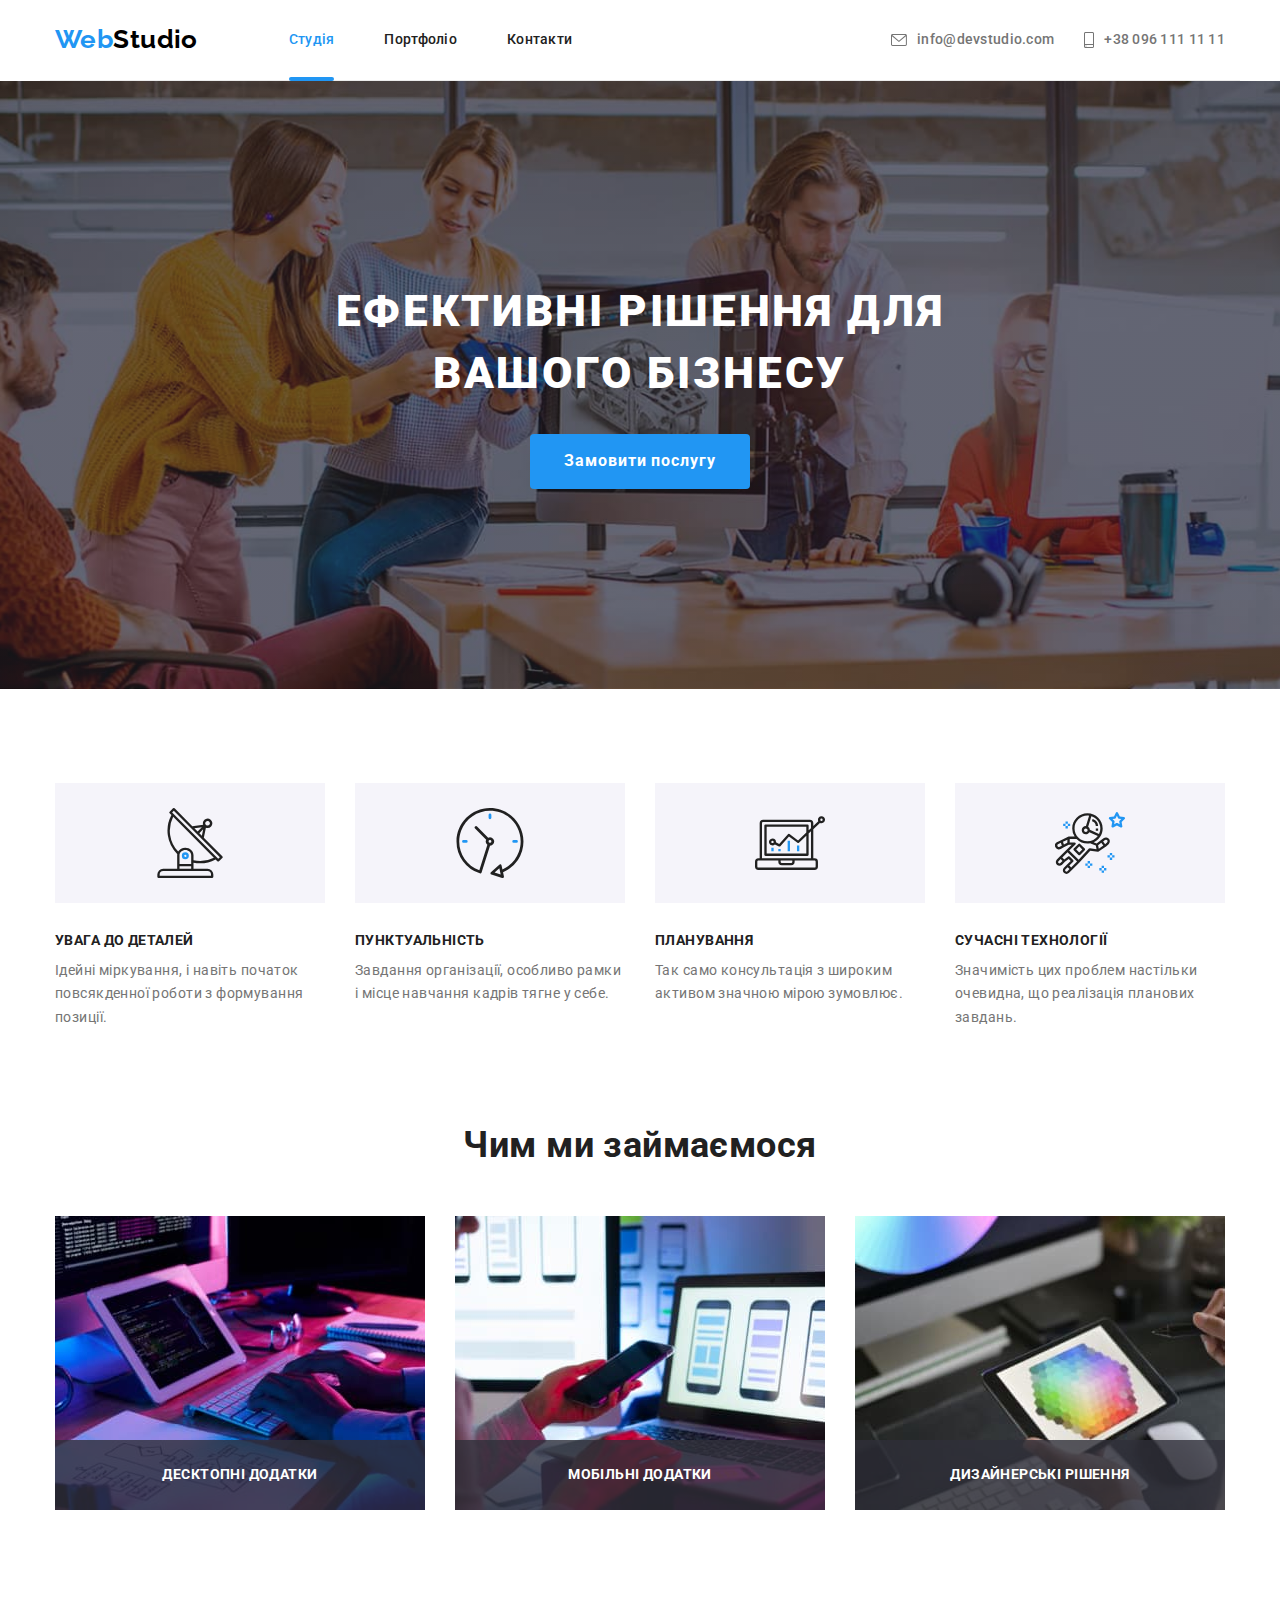
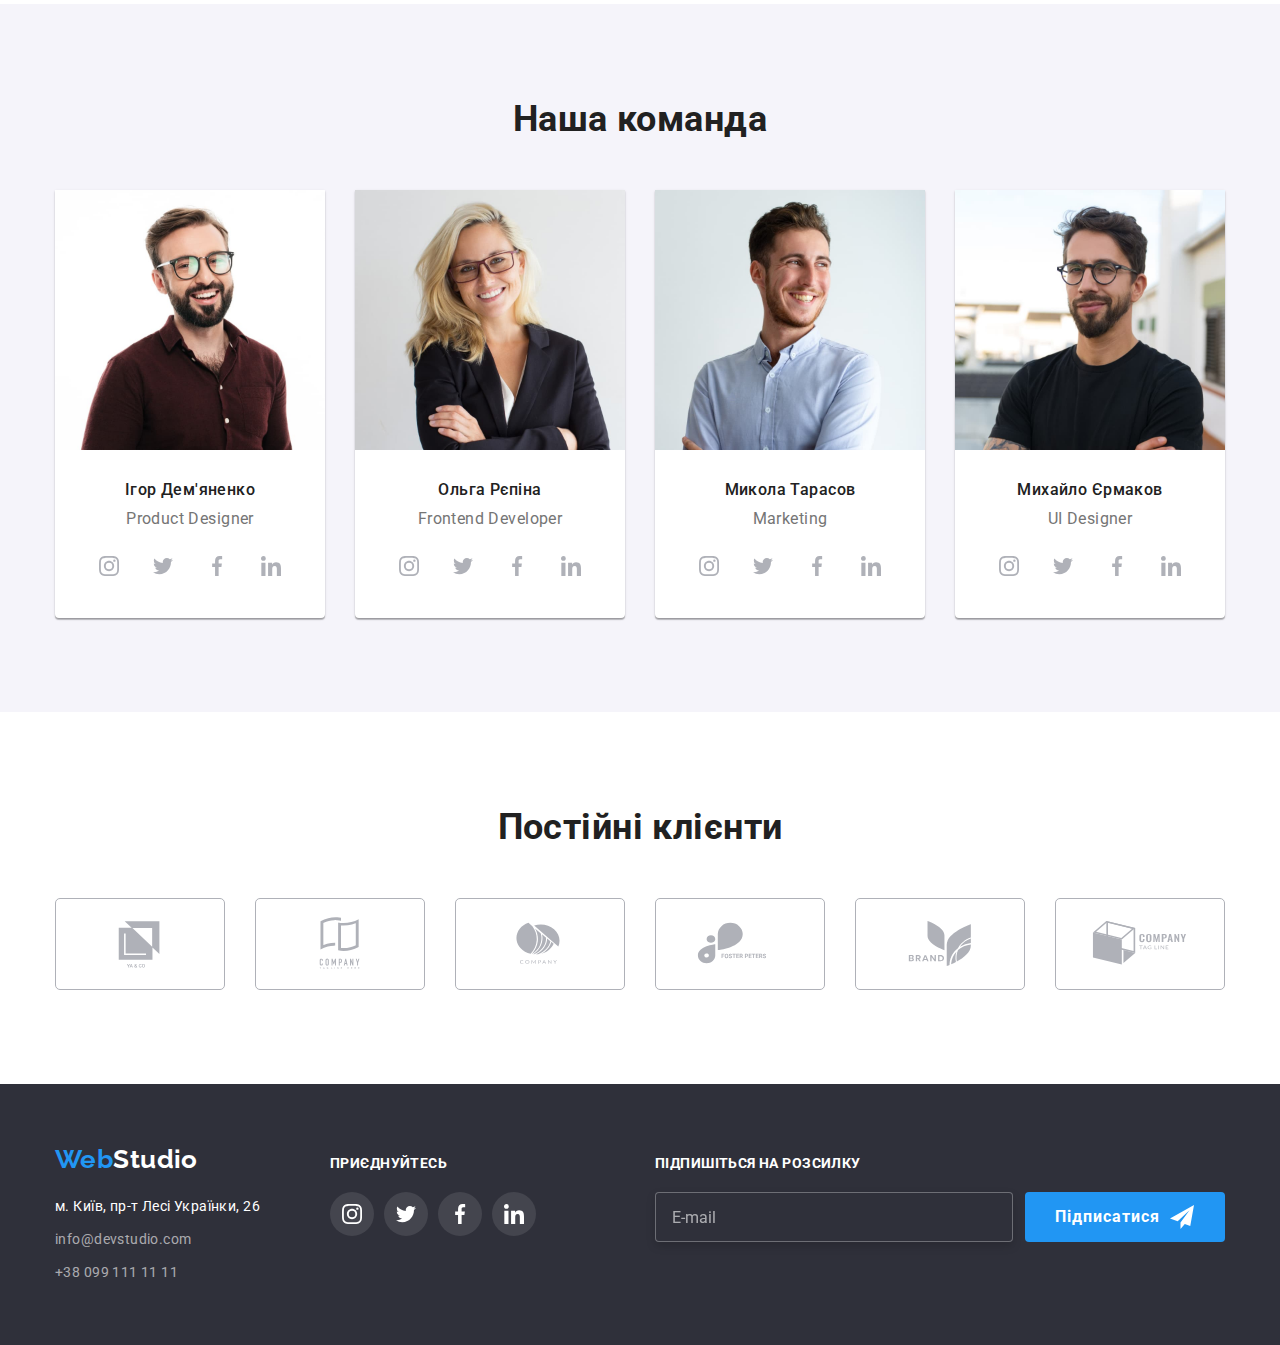
==== commit ecf758e0: "HW7" ====
--- a/index.html
+++ b/index.html
@@ -16,7 +16,6 @@
       href="https://cdnjs.cloudflare.com/ajax/libs/modern-normalize/1.1.0/modern-normalize.min.css"
     />
     <link rel="stylesheet" href="./css/main.min.css" />
-    <link rel="stylesheet" href="./css/styles.css" />
   </head>
   <body>
     <!-- Шапка сайту -->
@@ -24,10 +23,10 @@
       <div class="container container__header">
         <nav class="navigation">
           <a href="index.html" class="logo"
-            >Web<span class="logo logo--black">Studio</span>
+            >Web<span class="logo logo_black">Studio</span>
           </a>
           <ul class="navigation__list">
-            <li class="navigation__item"><a href="#" class="navigation__link navigation__link--current">Студія</a></li>
+            <li class="navigation__item"><a href="#" class="navigation__link navigation__link_current">Студія</a></li>
             <li class="navigation__item"><a href="./portfolio.html" class="navigation__link">Портфоліо</a></li>
             <li class="navigation__item"><a href="#" class="navigation__link">Контакти</a></li>
           </ul>
@@ -126,9 +125,9 @@
           </ul>
         </div>
       </section>
-      <section class="section section--work">
+      <section class="section section__work">
         <div class="container">
-          <h2 class="section__title section__title--position">Чим ми займаємося</h2>
+          <h2 class="section__title section__title_position">Чим ми займаємося</h2>
           <ul class="work-list">
             <li class="work-list__item">
               <div class="work-list__thumb">
@@ -163,9 +162,9 @@
           </ul>
         </div>
       </section>
-      <section class="section section-team--color">
+      <section class="section section-team_color">
         <div class="container">
-          <h2 class="section__title section__title--position">Наша команда</h2>
+          <h2 class="section__title section__title_position">Наша команда</h2>
           <ul class="list-team">
             <li class="list-team__item">
               <img
@@ -420,7 +419,7 @@
       </section>
       <section class="section">
         <div class="container">
-          <h2 class="section__title section__title--position">Постійні клієнти</h2>
+          <h2 class="section__title section__title_position">Постійні клієнти</h2>
           <ul class="list-clients">
             <li class="list-clients__item">
               <a class="list-clients__link" href="">
@@ -470,10 +469,10 @@
     </main>
     <!-- Підвал -->
     <footer class="footer">
-      <div class="container container--position">
-        <div>
-          <a href="index.html" class="logo logo--position"
-            >Web<span class="logo logo--white">Studio</span>
+      <div class="container container_position">
+        <div class="contianer-contacts">
+          <a href="index.html" class="logo logo_position"
+            >Web<span class="logo logo_white">Studio</span>
           </a>
           <address class="footer-contacts">
             <ul class="footer-contacts__list">
@@ -487,12 +486,12 @@
                 >
               </li>
               <li class="footer-contacts__item">
-                <a class="footer-contacts__link footer-contacts__link--color" href="mailto:info@devstudio.com">
+                <a class="footer-contacts__link footer-contacts__link_color" href="mailto:info@devstudio.com">
                   info@devstudio.com</a
                 >
               </li>
               <li class="footer-contacts__item">
-                <a class="footer-contacts__link footer-contacts__link--color" href="tel:+380991111111">+38 099 111 11 11</a>
+                <a class="footer-contacts__link footer-contacts__link_color" href="tel:+380991111111">+38 099 111 11 11</a>
               </li>
             </ul>
           </address>
@@ -550,8 +549,8 @@
             </li>
           </ul>
         </div>
-        <div class="footer-form-container">
-          <p class="footer-form__name">ПІДПИШІТЬСЯ НА РОЗСИЛКУ</p>
+        <div class="footer-form-block">
+          <p class="footer-form-block__name">ПІДПИШІТЬСЯ НА РОЗСИЛКУ</p>
           <form class="footer-form" name="form-footer" autocomplete="on">
             <label for="user-email">
               <input
@@ -564,7 +563,7 @@
             /></label>
             <button type="submit" class="button form__button">
               Підписатися
-              <svg class="form-button__icon">
+              <svg class="form__button_icon">
                 <use href="./images/icons.svg#icon-send"></use>
               </svg>
             </button>
--- a/css/main.min.css
+++ b/css/main.min.css
@@ -1 +1 @@
-:root{--main-back: #ffffff;--main-col: #212121;--main-section: #2f303a;--accent-col: #2196f3;--text-col: #757575;--studio-head: #000000;--main-button-ac: #188ce8;--team-back: #f5f4fa;--foot-back: #2f303a;--portfolio-back: #f5f5f5;--border-headre: #ececec;--border-list: #eeeeee;--logo-clients: #afb1b8;--backdrop: rgba(0, 0, 0, 0.2);--form-text-color: rgba(255, 255, 255, 0.6)}.visually-hidden{position:absolute;white-space:nowrap;width:1px;height:1px;overflow:hidden;border:0;padding:0;clip:rect(0 0 0 0);clip-path:inset(50%);margin:-1px}body{background-color:var(--main-back);color:var(--main-col);font-family:Roboto,Raleway,sans-serif;font-style:normal;font-weight:700;font-size:14px;line-height:1.14;letter-spacing:.03em}a{margin:0;text-decoration:none}ul,li{list-style:none;padding-left:0;margin:0}img{display:block;max-width:100%;height:auto}p{margin:0;color:var(--text-col)}.section{padding-top:94px;padding-bottom:94px}.container{width:1200px;padding-left:15px;padding-right:15px;margin-left:auto;margin-right:auto}.section__title{font-size:36px;line-height:1.17;text-align:center;margin:0}.section__title--position{margin-bottom:50px}.button{border-radius:4px;border-color:rgba(0,0,0,0);background-color:var(--accent-col);font-family:inherit;font-weight:700;font-size:16px;line-height:1.9;letter-spacing:.06em;cursor:pointer;color:var(--main-back);transition:background-color 250ms cubic-bezier(0.4, 0, 0.2, 1),box-shadow 250ms cubic-bezier(0.4, 0, 0.2, 1)}.button:hover,.button:focus{background:var(--main-button-ac);box-shadow:0px 4px 4px rgba(0,0,0,.15)}.logo{color:var(--accent-col);font-family:Raleway,sans-serif;font-weight:700;font-size:26px;line-height:1.2}header{border-bottom:1px solid var(--border-headre)}.container__header,.navigation{display:flex;align-items:center}.logo{color:var(--accent-col);font-family:Raleway,sans-serif;font-weight:700;font-size:26px;line-height:1.2}.logo--black{color:var(--studio-head)}.navigation{display:flex}.navigation__list{display:flex;margin-left:91px}.navigation__list .navigation__item:not(:last-child){margin-right:50px}.navigation__link{display:block;padding-top:32px;padding-bottom:32px;color:var(--main-col);font-weight:500;font-size:14px;line-height:1.14;letter-spacing:.02em;transition-property:color;transition-duration:250ms;transition-timing-function:cubic-bezier(0.4, 0, 0.2, 1)}.navigation__link--current{position:relative;color:var(--accent-col)}.navigation__link--current::after{position:absolute;bottom:0;left:0;content:"";display:block;width:100%;height:4px;border-radius:2px;background-color:var(--accent-col);transform:translateY(1px)}.navigation__link:hover,.navigation__link:focus{color:var(--accent-col)}.contacts{display:flex;margin-left:auto}.contacts .contacts__list:not(:last-child){margin-right:50px}.contacts__link{display:flex;padding-top:32px;padding-bottom:32px;font-weight:500;font-size:14px;line-height:1.14;letter-spacing:.02em;align-items:center;color:var(--text-col);transition-property:color;transition-duration:250ms;transition-timing-function:cubic-bezier(0.4, 0, 0.2, 1)}.contacts__link:hover,.contacts__link:focus{color:var(--accent-col)}.contacts__icon{display:inline-flex;margin-right:10px;fill:currentColor;transition-property:fill;transition-duration:250ms;transition-timing-function:cubic-bezier(0.4, 0, 0.2, 1)}.contacts__icon:hover,.contacts__icon:hover{fill:var(--accent-col)}.main-content{text-align:center;background-color:var(--main-section);color:var(--main-back);padding-top:200px;padding-bottom:200px}.main-content__back-image{margin-left:auto;margin-right:auto;max-width:1600px;background-image:linear-gradient(to right, rgba(47, 48, 58, 0.4), rgba(47, 48, 58, 0.4)),url(../images/main.jpg);background-repeat:no-repeat;background-size:cover;background-position:center}.main-content__title{width:696px;font-weight:900;font-size:44px;line-height:1.4;letter-spacing:.06em;text-transform:uppercase;margin-top:0;margin-left:auto;margin-right:auto;margin-bottom:30px}.main-content__button{display:inline-block;min-width:216px;padding:10px 32px}.list-features{display:flex;gap:30px}.list-features__item{flex-basis:calc((100% - 30px)/4)}.list-features__name{font-size:14px;line-height:1.14;text-transform:uppercase;margin-top:0;margin-bottom:10px}.list-features__description{font-weight:400;font-size:14px;line-height:1.7}.list-features__icon{display:flex;width:270px;height:120px;justify-content:center;align-items:center;margin-bottom:30px;background-color:var(--team-back)}.section--work{padding-top:0}.work-list{display:flex}.work-list__item:not(:last-child){margin-right:30px}.work-list__thumb{position:relative}.work-list__text{position:absolute;bottom:0;left:0;display:flex;justify-content:center;align-items:center;width:100%;height:70px;color:var(--main-back);background-color:rgba(47,48,58,.8)}/*# sourceMappingURL=main.min.css.map */+:root{--main-back: #ffffff;--main-col: #212121;--main-section: #2f303a;--accent-col: #2196f3;--text-col: #757575;--studio-head: #000000;--main-button-ac: #188ce8;--team-back: #f5f4fa;--foot-back: #2f303a;--portfolio-back: #f5f5f5;--border-headre: #ececec;--border-list: #eeeeee;--logo-clients: #afb1b8;--backdrop: rgba(0, 0, 0, 0.2);--form-text-color: rgba(255, 255, 255, 0.6)}.visually-hidden{position:absolute;white-space:nowrap;width:1px;height:1px;overflow:hidden;border:0;padding:0;clip:rect(0 0 0 0);clip-path:inset(50%);margin:-1px}body{background-color:var(--main-back);color:var(--main-col);font-family:Roboto,Raleway,sans-serif;font-style:normal;font-weight:700;font-size:14px;line-height:1.14;letter-spacing:.03em}a{margin:0;text-decoration:none}ul,li{list-style:none;padding-left:0;margin:0}img{display:block;max-width:100%;height:auto}p{margin:0;color:var(--text-col)}.section{padding-top:94px;padding-bottom:94px}.section__title{font-size:36px;line-height:1.17;text-align:center;margin:0}.section__title_position{margin-bottom:50px}.container{width:1200px;padding-left:15px;padding-right:15px;margin-left:auto;margin-right:auto}.button{font-weight:700;font-size:16px;line-height:1.9;letter-spacing:.06em;border-radius:4px;border-color:rgba(0,0,0,0);background-color:var(--accent-col);font-family:inherit;cursor:pointer;color:var(--main-back);transition:background-color 250ms cubic-bezier(0.4, 0, 0.2, 1),box-shadow 250ms cubic-bezier(0.4, 0, 0.2, 1)}.button:hover,.button:focus{background:var(--main-button-ac);box-shadow:0px 4px 4px rgba(0,0,0,.15)}.logo{color:var(--accent-col);font-family:Raleway,sans-serif;font-weight:700;font-size:26px;line-height:1.2}.backdrop{position:fixed;top:0;left:0;width:100%;height:100%;background-color:var(--backdrop);transition-property:opacity,visibility,pointer-events;transition-duration:250ms;transition-timing-function:cubic-bezier(0.4, 0, 0.2, 1)}.backdrop.is-hidden{opacity:0;visibility:hidden;pointer-events:none}.modal-window{position:absolute;width:528px;top:50%;left:50%;padding:40px;border-radius:4px;background-color:var(--main-back);box-shadow:0px 1px 3px rgba(0,0,0,.12),0px 1px 1px rgba(0,0,0,.14),0px 2px 1px rgba(0,0,0,.2);transform:translate(-50%, -50%)}.modal-window__button{position:absolute;display:flex;align-items:center;justify-content:center;padding:0;width:30px;height:30px;top:8px;right:8px;border:1px solid rgba(0,0,0,.1);border-radius:50%;background-color:rgba(0,0,0,0);cursor:pointer;transition:fill 250ms cubic-bezier(0.4, 0, 0.2, 1)}.modal-window__button:hover,.modal-window__button:focus{fill:var(--accent-col)}.modal-window__name{font-size:20px;line-height:1.15;text-align:center;letter-spacing:.03em;margin-top:0;margin-bottom:12px;color:var(--main-col)}.field-label{display:block;margin-bottom:10px}.field-label__description{display:block;font-weight:400;font-size:12px;line-height:1.17;letter-spacing:.01em;margin-bottom:4px;color:var(--text-col)}.form-container{display:block;position:relative}.form-container__input{width:100%;height:40px;padding-left:42px;border:1px solid rgba(33,33,33,.2);border-radius:4px;transition-property:border-color;transition-duration:250ms;transition-timing-function:cubic-bezier(0.4, 0, 0.2, 1)}.form-container__input:focus{outline:none;border-color:var(--accent-col)}.form-container__icon{position:absolute;top:50%;left:12px;transform:translateY(-50%);transition-property:fill;transition-duration:250ms;transition-timing-function:cubic-bezier(0.4, 0, 0.2, 1)}.form-container__input:focus+.form-container__icon{fill:var(--accent-col)}.feedback{display:block;margin-bottom:20px}.feedback__feild{width:100%;height:120px;padding:12px 16px;resize:none;border:1px solid rgba(33,33,33,.2);border-radius:4px;transition:border-color 250ms cubic-bezier(0.4, 0, 0.2, 1)}.feedback__feild::placeholder{color:rgba(117,117,117,.5)}.feedback__feild:focus{outline:none;border-color:var(--accent-col)}.agreement-label{position:relative;display:flex;width:425px;justify-content:center;align-items:center;margin-left:auto;margin-right:auto;margin-bottom:30px;padding-left:8px;font-weight:400;line-height:1.7;color:var(--text-col)}.agreement-label__link{text-decoration:underline;color:var(--accent-col)}.agreement-label__icon{position:absolute;left:0;top:50%;border:2px solid var(--main-col);border-radius:4px;transform:translateY(-50%)}.agreement-label__input:checked~.agreement-label__icon{background-color:var(--accent-col);border-color:rgba(0,0,0,0);transition:background-color 250ms cubic-bezier(0.4, 0, 0.2, 1)}.agreement-label__input:focus~.agreement-label__icon{box-shadow:0 0 0 2px var(--accent-col);border-color:var(--accent-col)}.icon-vector{display:none;fill:var(--main-back)}.agreement-label__input:checked~.agreement-label__icon>.icon-vector{display:block}.form-modal__button{display:block;margin-left:auto;margin-right:auto;min-width:200px;padding:10px 52px}.container__header{display:flex;border-bottom:1px solid var(--border-headre)}.navigation{display:flex;align-items:center}.navigation__list{display:flex;margin-left:91px}.navigation__item:not(:last-child){margin-right:50px}.logo{color:var(--accent-col);font-family:Raleway,sans-serif;font-weight:700;font-size:26px;line-height:1.2}.logo_black{color:var(--studio-head)}.navigation__link{display:block;font-weight:500;font-size:14px;line-height:1.14;letter-spacing:.02em;padding-top:32px;padding-bottom:32px;color:var(--main-col);transition-property:color;transition-duration:250ms;transition-timing-function:cubic-bezier(0.4, 0, 0.2, 1)}.navigation__link:hover,.navigation__link:focus{color:var(--accent-col)}.navigation__link_current{position:relative;color:var(--accent-col)}.navigation__link_current::after{position:absolute;bottom:0;left:0;content:"";display:block;width:100%;height:4px;border-radius:2px;background-color:var(--accent-col);transform:translateY(1px)}.contacts{display:flex;margin-left:auto;column-gap:30px}.contacts__link{display:flex;font-weight:500;font-size:14px;line-height:1.14;letter-spacing:.02em;padding-top:32px;padding-bottom:32px;align-items:center;color:var(--text-col);transition-property:color;transition-duration:250ms;transition-timing-function:cubic-bezier(0.4, 0, 0.2, 1)}.contacts__link:hover,.contacts__link:focus{color:var(--accent-col)}.contacts__icon{display:inline-flex;margin-right:10px;fill:currentColor;transition-property:fill;transition-duration:250ms;transition-timing-function:cubic-bezier(0.4, 0, 0.2, 1)}.contacts__icon:hover,.contacts__icon:hover{fill:var(--accent-col)}.main-content{text-align:center;background-color:var(--main-section);color:var(--main-back);padding-top:200px;padding-bottom:200px}.main-content__back-image{margin-left:auto;margin-right:auto;max-width:1600px;background-image:linear-gradient(to right, rgba(47, 48, 58, 0.4), rgba(47, 48, 58, 0.4)),url(../images/main.jpg);background-repeat:no-repeat;background-size:cover;background-position:center}.main-content__title{font-weight:900;font-size:44px;line-height:1.4;letter-spacing:.06em;width:696px;text-transform:uppercase;margin-top:0;margin-left:auto;margin-right:auto;margin-bottom:30px}.main-content__button{display:inline-block;min-width:216px;padding:10px 32px}.list-features{display:flex;gap:30px}.list-features__item{flex-basis:calc((100% - 30px)/4)}.list-features__name{font-size:14px;line-height:1.14;text-transform:uppercase;margin-top:0;margin-bottom:10px}.list-features__description{font-weight:400;font-size:14px;line-height:1.7}.list-features__icon{display:flex;width:270px;height:120px;justify-content:center;align-items:center;margin-bottom:30px;background-color:var(--team-back)}.section__work{padding-top:0}.work-list{display:flex}.work-list__item:not(:last-child){margin-right:30px}.work-list__thumb{position:relative}.work-list__text{position:absolute;bottom:0;left:0;display:flex;justify-content:center;align-items:center;width:100%;height:70px;color:var(--main-back);background-color:rgba(47,48,58,.8)}.section-team_color{background-color:var(--team-back)}.list-team{display:flex;text-align:center}.list-team__item{background-color:var(--main-back);border-bottom:var(--text-col);box-shadow:0px 1px 3px rgba(0,0,0,.12),0px 1px 1px rgba(0,0,0,.14),0px 2px 1px rgba(0,0,0,.2);border-radius:0px 0px 4px 4px}.list-team__item:not(:last-child){margin-right:30px}.list-team__description{padding-top:30px;padding-bottom:30px}.list-team__name{font-weight:500;font-size:16px;line-height:1.19;margin-top:0;margin-bottom:10px}.list-team__text{font-weight:400;font-size:16px;line-height:1.19;margin-bottom:16px}.social-list{display:flex;column-gap:10px;justify-content:center}.social-list__item{display:flex;width:44px;height:44px;align-items:center}.social-list__link{display:flex;width:100%;height:100%;align-items:center;justify-content:center;fill:var(--logo-clients);transition-property:fill,background-color,border-radius;transition-duration:250ms;transition-timing-function:cubic-bezier(0.4, 0, 0.2, 1)}.social-list__link:hover,.social-list__link:focus{fill:var(--main-back);border-radius:50%;background-color:var(--accent-col)}.list-clients{display:flex;margin-left:auto;margin-right:auto}.list-clients__item{width:170px;height:92px}.list-clients__item:not(:last-child){margin-right:30px}.list-clients__link{display:flex;width:100%;height:100%;align-items:center;justify-content:center;border:1px solid #afb1b8;border-radius:5px;fill:var(--logo-clients);transition-property:fill,border-color;transition-duration:250ms;transition-timing-function:cubic-bezier(0.4, 0, 0.2, 1)}.list-clients__link:hover,.list-clients__link:focus{border-color:var(--accent-col);fill:var(--accent-col)}.footer{padding-top:60px;padding-bottom:60px;background-color:var(--foot-back)}.container_position{display:flex;align-items:baseline}.contianer-contacts{margin-right:70px}.logo_position,.logo_white{display:flex;height:31px;margin-bottom:20px}.logo_white{color:var(--main-back)}.footer-contacts__item:not(:last-child){margin-bottom:9px}.footer-contacts__link{font-style:normal;font-weight:400;font-size:14px;line-height:1.7;color:var(--main-back);transition:color 250ms cubic-bezier(0.4, 0, 0.2, 1)}.footer-contacts__link:hover,.footer-contacts__link:focus{color:var(--accent-col)}.footer-contacts__link_color{color:rgba(255,255,255,.6)}.social-footer{margin-right:93px}.social-footer__text{margin-top:0;font-weight:700;margin-bottom:20px;color:var(--main-back)}.social-footer__list{display:flex;column-gap:10px}.social-footer__item{display:flex;width:44px;height:44px;align-items:center}.social-footer__link{display:flex;width:100%;height:100%;align-items:center;justify-content:center;background-color:rgba(255,255,255,.1);border-radius:50%;fill:var(--main-back);transition-property:background-color;transition-duration:250ms;transition-timing-function:cubic-bezier(0.4, 0, 0.2, 1)}.social-footer__link:hover,.social-footer__link:focus{background-color:var(--accent-col)}.footer-form-block{margin-left:auto}.footer-form-block__name{margin-top:0;font-weight:700;margin-bottom:20px;color:var(--main-back)}.footer-form{display:flex;align-items:center}.footer-form__input{width:358px;height:50px;padding-left:16px;font-size:16px;line-height:1.2;border:1px solid rgba(255,255,255,.3);filter:drop-shadow(0px 4px 4px rgba(0, 0, 0, 0.15));border-radius:4px;background-color:var(--foot-back);color:var(--main-back)}.footer-form__input::placeholder{color:var(--form-text-color)}.form__button{display:inline-flex;min-width:200px;height:50px;margin-left:12px;padding:10px 28px;align-items:center}.form__button_icon{width:24px;height:24px;margin-left:10px;fill:var(--main-back)}.button-nav{display:flex;justify-content:center;margin:0;margin-bottom:50px}.button-nav__list:not(:last-child){margin-right:8px}.button-nav__item{font-family:inherit;font-weight:500;font-size:16px;line-height:1.6;letter-spacing:.03em;padding:6px 22px;border-radius:4px;border-color:rgba(0,0,0,0);background-color:var(--team-back);cursor:pointer;transition-property:background-color,color,box-shadow;transition-duration:250ms;transition-timing-function:cubic-bezier(0.4, 0, 0.2, 1)}.button-nav__item:hover,.button-nav__item:focus{background-color:var(--accent-col);color:var(--main-back);box-shadow:0px 3px 1px rgba(0,0,0,.1),0px 1px 2px rgba(0,0,0,.08),0px 2px 2px rgba(0,0,0,.12)}.cards{display:flex;flex-wrap:wrap;gap:30px}.cards__item{flex-basis:calc((100% - 60px)/3)}.cards__link{display:block;transition:box-shadow 250ms cubic-bezier(0.4, 0, 0.2, 1)}.cards__link:hover,.cards__link:focus{box-shadow:0px 1px 1px rgba(0,0,0,.12),0px 4px 4px rgba(0,0,0,.06),1px 4px 6px rgba(0,0,0,.16)}.cards-description{padding:20px 24px;border-bottom:1px solid var(--border-list);border-left:1px solid var(--border-list);border-right:1px solid var(--border-list)}.cards-description__name{font-size:18px;line-height:2;letter-spacing:.06em;margin-top:0;margin-bottom:4px;color:var(--main-col)}.cards-description__text{font-weight:400;font-size:16px;line-height:1.9}.overlay{position:relative;overflow:hidden}.overlay__text{position:absolute;width:100%;height:100%;top:0;left:0;padding:63px 24px;overflow:hidden;font-weight:400;font-size:18px;line-height:1.5;color:var(--main-back);background-color:rgba(33,150,243,.9);transform:translateY(101%);transition-property:transform;transition-duration:250ms;transition-timing-function:cubic-bezier(0.4, 0, 0.2, 1)}.cards__link:hover .overlay__text,.cards__link:focus .overlay__text{transform:translateY(0%)}/*# sourceMappingURL=main.min.css.map */